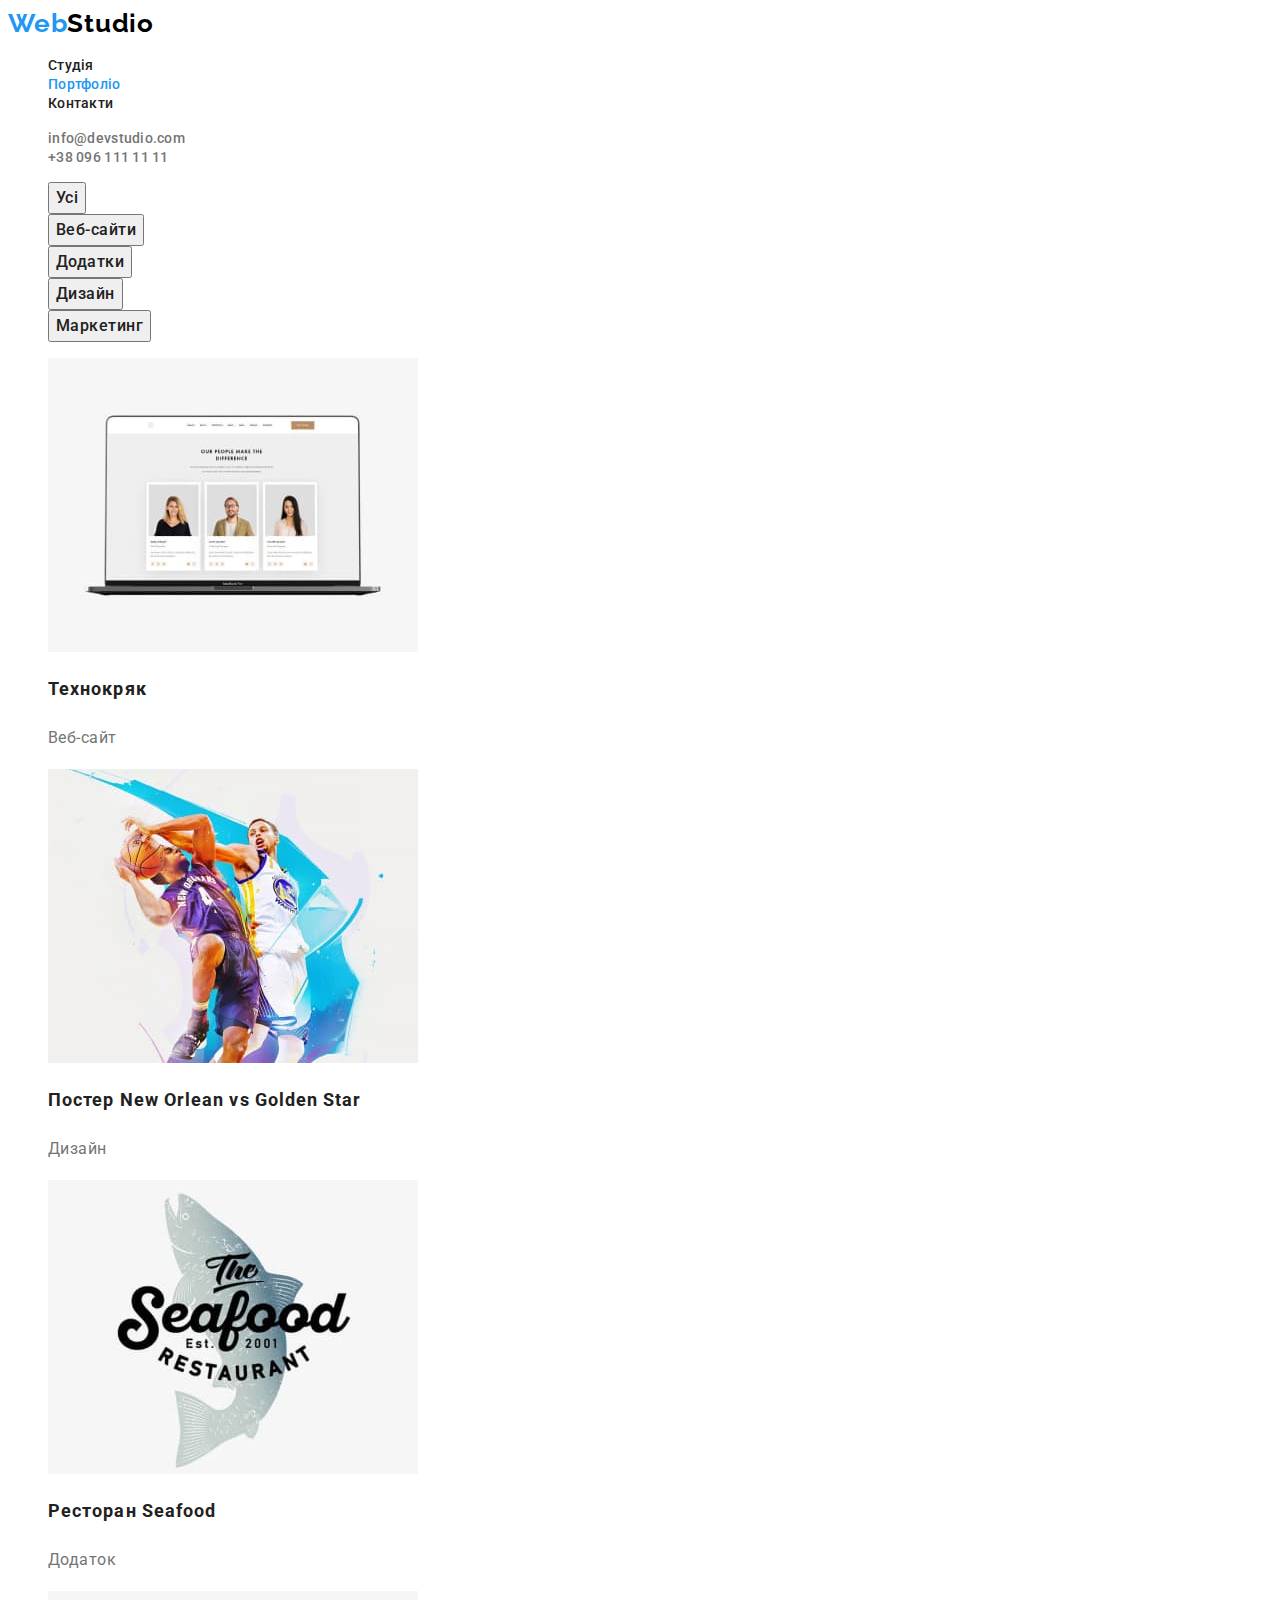
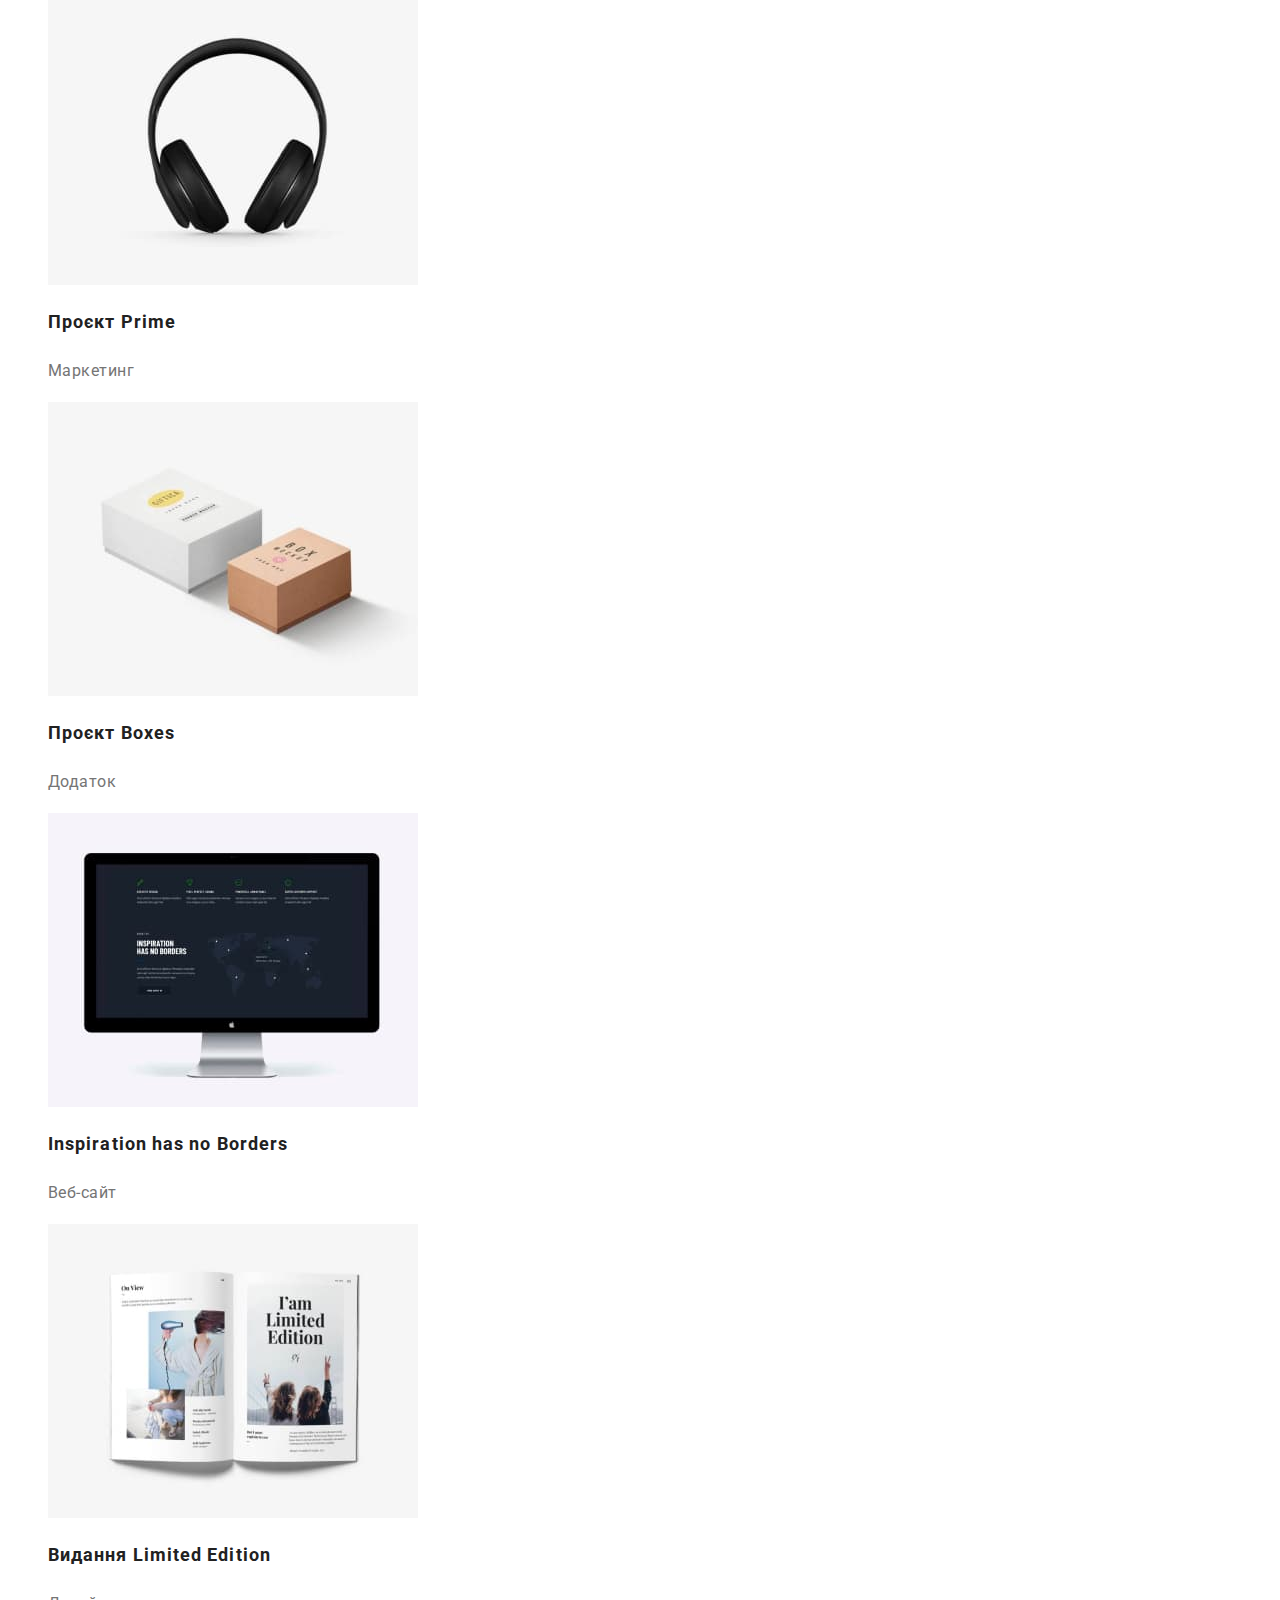
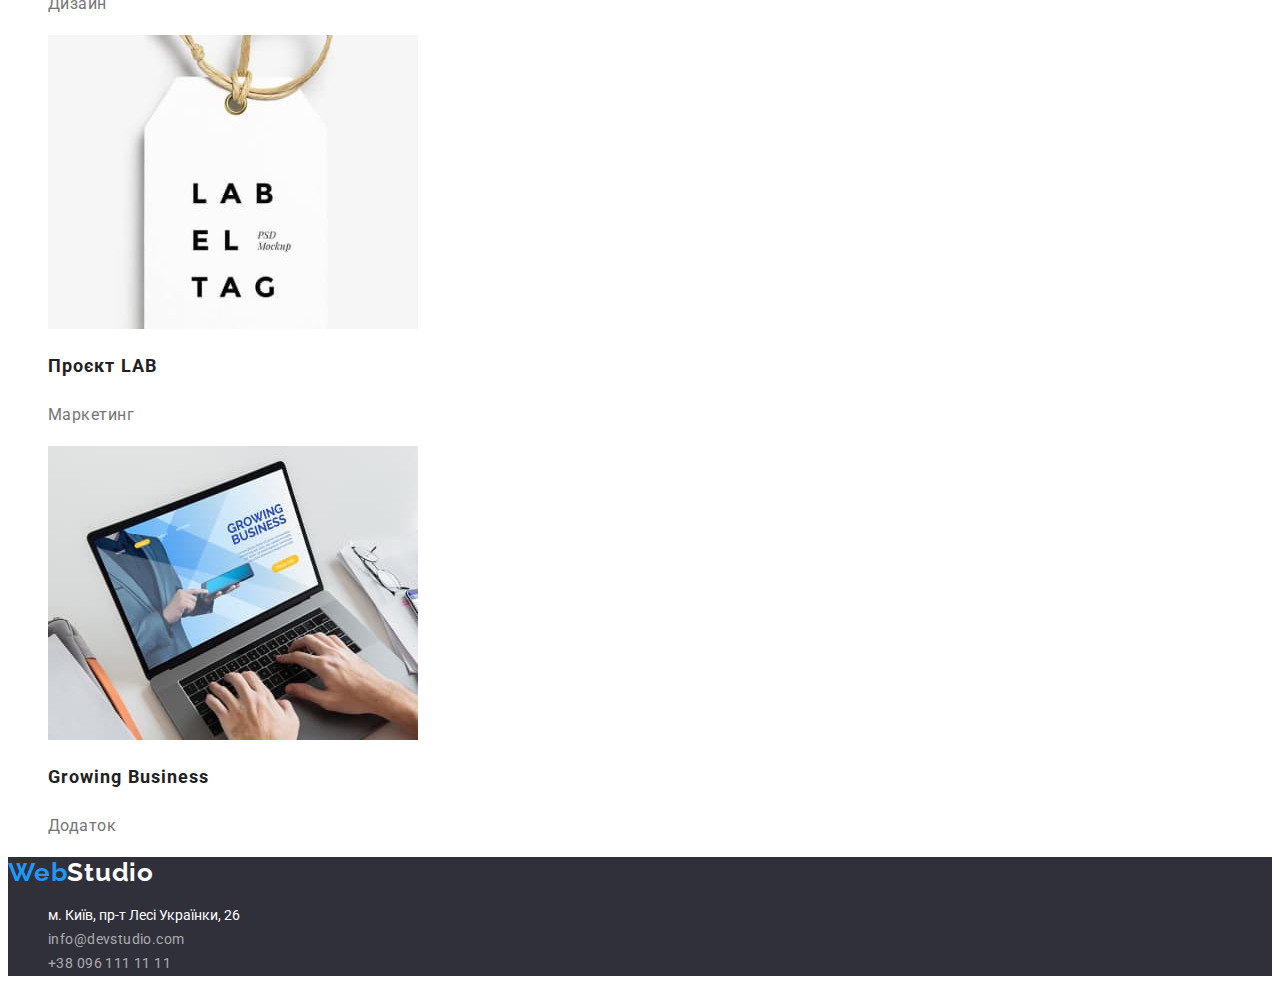
==== portfolio.html @ 15374f83 "створив репозиторій" ====
<!DOCTYPE html>
<html lang="uk">
  <head>
    <meta charset="UTF-8" />
    <meta http-equiv="X-UA-Compatible" content="IE=edge" />
    <meta name="viewport" content="width=device-width, initial-scale=1.0" />
    <link rel="stylesheet" href="./css/styles.css" />
    <link rel="preconnect" href="https://fonts.googleapis.com" />
    <link rel="preconnect" href="https://fonts.gstatic.com" crossorigin />
    <link
      href="https://fonts.googleapis.com/css2?family=Raleway:wght@700&family=Roboto:wght@400;500;700;900&display=swap"
      rel="stylesheet"
    />
    <title>Portfolio</title>
  </head>
  <body>
    <header>
      <!--Navigation -->
      <nav>
        <a href="./index.html" class="logo"
          >Web<span class="logo-studio-header">Studio</span></a
        >
        <ul class="nav-bar list">
          <li><a class="nav-link" href="./index.html">Студія</a></li>
          <li>
            <a class="nav-link active" href="./portfolio.html">Портфоліо</a>
          </li>
          <li><a class="nav-link" href="#">Контакти</a></li>
        </ul>
      </nav>
      <!-- Contacts -->
      <ul class="contacts list">
        <li><a href="mailto:info@devstudio.com">info@devstudio.com</a></li>
        <li><a href="tel:380961111111">+38 096 111 11 11</a></li>
      </ul>
    </header>
    <main>
      <section class="projects-examples">
        <h1 class="portfolio-main-header">Нащі проекти</h1>
        <ul class="list">
          <li>
            <button class="button button-primary" type="button">Усі</button>
          </li>
          <li>
            <button class="button button-primary" type="button">
              Веб-сайти
            </button>
          </li>
          <li>
            <button class="button button-primary" type="button">Додатки</button>
          </li>
          <li>
            <button class="button button-primary" type="button">Дизайн</button>
          </li>
          <li>
            <button class="button button-primary" type="button">
              Маркетинг
            </button>
          </li>
        </ul>
        <ul class="list">
          <li>
            <img
              src="./image/portfolio-page/portfrolio-img-1.jpg"
              alt="Технохряк обкладинка"
              width="370"
              height="294"
            />
            <h2>Технокряк</h2>
            <p>Веб-сайт</p>
          </li>
          <li>
            <img
              src="./image/portfolio-page/portfrolio-img-2.jpg"
              alt="Постер New Orlean vs Golden Star"
              width="370"
              height="294"
            />
            <h2>Постер New Orlean vs Golden Star</h2>
            <p>Дизайн</p>
          </li>
          <li>
            <img
              src="./image/portfolio-page/portfrolio-img-3.jpg"
              alt="обкладинка ресторана Seafood"
              width="370"
              height="294"
            />
            <h2>Ресторан Seafood</h2>
            <p>Додаток</p>
          </li>
          <li>
            <img
              src="./image/portfolio-page/portfrolio-img-4.jpg"
              alt="обкладинка Проєкту Prime"
              width="370"
              height="294"
            />
            <h2>Проєкт Prime</h2>
            <p>Маркетинг</p>
          </li>
          <li>
            <img
              src="./image/portfolio-page/portfrolio-img-5.jpg"
              alt="обкладинка Проєкту Boxes"
              width="370"
              height="294"
            />
            <h2>Проєкт Boxes</h2>
            <p>Додаток</p>
          </li>
          <li>
            <img
              src="./image/portfolio-page/portfrolio-img-6.jpg"
              alt="обкладинка веб сайту Inspiration has no Borders"
              width="370"
              height="294"
            />
            <h2 lang="en">Inspiration has no Borders</h2>
            <p>Веб-сайт</p>
          </li>
          <li>
            <img
              src="./image/portfolio-page/portfrolio-img-7.jpg"
              alt="Обкладинка видання Limited Edition"
              width="370"
              height="294"
            />
            <h2>Видання Limited Edition</h2>
            <p>Дизайн</p>
          </li>
          <li>
            <img
              src="./image/portfolio-page/portfrolio-img-8.jpg"
              alt="Облкадинка Проєкту LAB"
              width="370"
              height="294"
            />
            <h2>Проєкт LAB</h2>
            <p>Маркетинг</p>
          </li>
          <li>
            <img
              src="./image/portfolio-page/portfrolio-img-9.jpg"
              alt="фото Додатку Growing Business"
              width="370"
              height="294"
            />
            <h2>Growing Business</h2>
            <p>Додаток</p>
          </li>
        </ul>
      </section>
    </main>
    <footer>
      <a href="./index.html" class="logo">
        Web<span class="logo-studio">Studio</span></a
      >
      <address>
        <ul class="nav-bar-footer list">
          <li class="physical-address">м. Київ, пр-т Лесі Українки, 26</li>
          <li>
            <a class="nav-link-footer" href="mailto:info@devstudio.com"
              >info@devstudio.com
            </a>
          </li>
          <li>
            <a class="nav-link-footer" href="tel:380961111111"
              >+38 096 111 11 11</a
            >
          </li>
        </ul>
      </address>
    </footer>
  </body>
</html>
---- css/styles.css ----
:root{
    /* fonst */
    --main-font: 'Roboto', sans-serif;
    --secondary-font: 'Raleway', sans-serif;

    /* colors */
    --accent-txt-cl: #2196F3;
    --main-txt-cl: #212121;
    --secondary-txt-color: #757575;
    --secondary-txt-color-footer: rgba(255, 255, 255, 0.6);
    --color-button: #F5F4FA;

     /* bg colors */
    --accent-bg-cl: #188CE8;
    --main-bg-cl: #2F303A;
    --secondary-bg-color: #757575;
}

/* primary rules */
body{
    color: var(--main-txt-cl);
    font-family: var(--main-font);
}

.list {
    list-style-type: none;
}

.sections-headers{
    font-size: 36px;
    line-height: 1.16;
    text-align: center;
}
/* logo */
.logo{
    font-family: var(--secondary-font);
    text-decoration:none ;
    color: var(--accent-txt-cl);
    font-weight: 700;
    font-size: 26px;
    line-height: 1.20;
    letter-spacing: 0.03em;
}

.logo-studio-header{
color: #000;
}


footer .logo-studio {
    color: #fff;
}

/* navigation bar */
.active{
    color: var(--accent-txt-cl);
}

.nav-bar .nav-link{
    text-decoration: none;
    color: var(--main-txt-cl);
    font-weight: 500;
    font-size: 14px;
    line-height: 1.14;
    letter-spacing: 0.02em;
}

.nav-bar .nav-link:hover, .nav-bar .nav-link:focus{
    color: var(--accent-txt-cl);
}

.nav-bar-footer a{
    color: var(--secondary-txt-color-footer);
    font-style: normal;
    font-size: 14px;
    line-height: 1.71;
    letter-spacing: 0.03em
}

.nav-bar .active {
    color: var(--accent-txt-cl);
}


/* contacts */

.contacts a{
    text-decoration: none;
    color: var(--secondary-txt-color);
    font-weight: 500;
    font-size: 14px;
    line-height: 1.14;
    letter-spacing: 0.02em;
}

.contacts a:hover,
.contacts a:focus {
    color: var(--accent-txt-cl);
}

/* buttons */
.button{
    font-family: inherit;
    cursor: pointer;
}

.button-primary{
     color: var(--main-txt-cl);
    font-weight: 500;
    font-size: 16px;
    line-height: 1.62;
    letter-spacing: 0.03em;

}

.button-primary:hover,
.button-primary:focus {
    background-color: var(--accent-txt-cl);
    color: #fff
}

.button-secondary {
    background-color: var(--accent-txt-cl);
    color: #fff;
    font-weight: 700;
    font-size: 16px;
    line-height: 1.87;
    letter-spacing: 0.06em;
}

.button-secondary:hover,
.button-secondary:focus {
    background: var(--accent-bg-cl);
    box-shadow: 0px 4px 4px rgba(0, 0, 0, 0.15);
    border-radius: 4px;
}

/* section hero */
.section-hero{
    background-color:var(--main-bg-cl);
}

.section-hero-header{
    color:#fff;
    text-align: center;
    font-weight: 900;
    font-size: 44px;
    line-height: 1.36;
    letter-spacing: 0.06em;
    text-transform: uppercase;
}

/* servise descriprion section */

.servise-description h2{
    display: none;
   
}

.servise-description h3 {
    font-size: 14px;
    line-height: 1.14;
    text-transform: uppercase;
    letter-spacing: 0.03em;
}

.servise-description p {
    color: var(--secondary-txt-color);
    font-size: 14px;
    line-height: 1.71;
    letter-spacing: 0.03em;
}

/* our team */

.our-team h3{
    font-size: 16px;
    line-height: 1.19;
    font-weight: 500;
    letter-spacing: 0.03em;
}

.our-team p{
    color: var(--secondary-txt-color);
    font-size: 16px;
    line-height: 1.19;
    letter-spacing: 0.03em;
}

/* footer */

footer{
    background-color: var(--main-bg-cl);
}

.physical-address{
    color: #fff;
    font-size: 14px;
    line-height: 1.71;
    font-style: normal;
}

.nav-link-footer{
    text-decoration: none;
    color: var(--secondary-txt-color-footer);
}
.nav-link-footer:hover,
.nav-link-footer:focus {
    color: var(--accent-txt-cl);
}
/* protfolio page */

/* main section */

.portfolio-main-header{
    display: none;
}

.projects-examples h2{
    font-size: 18px;
    line-height: 2;
    letter-spacing: 0.06em;
}

.projects-examples p{
    color: var(--secondary-txt-color);
    font-size: 16px;
    line-height: 1.88;
    letter-spacing: 0.03em;

}
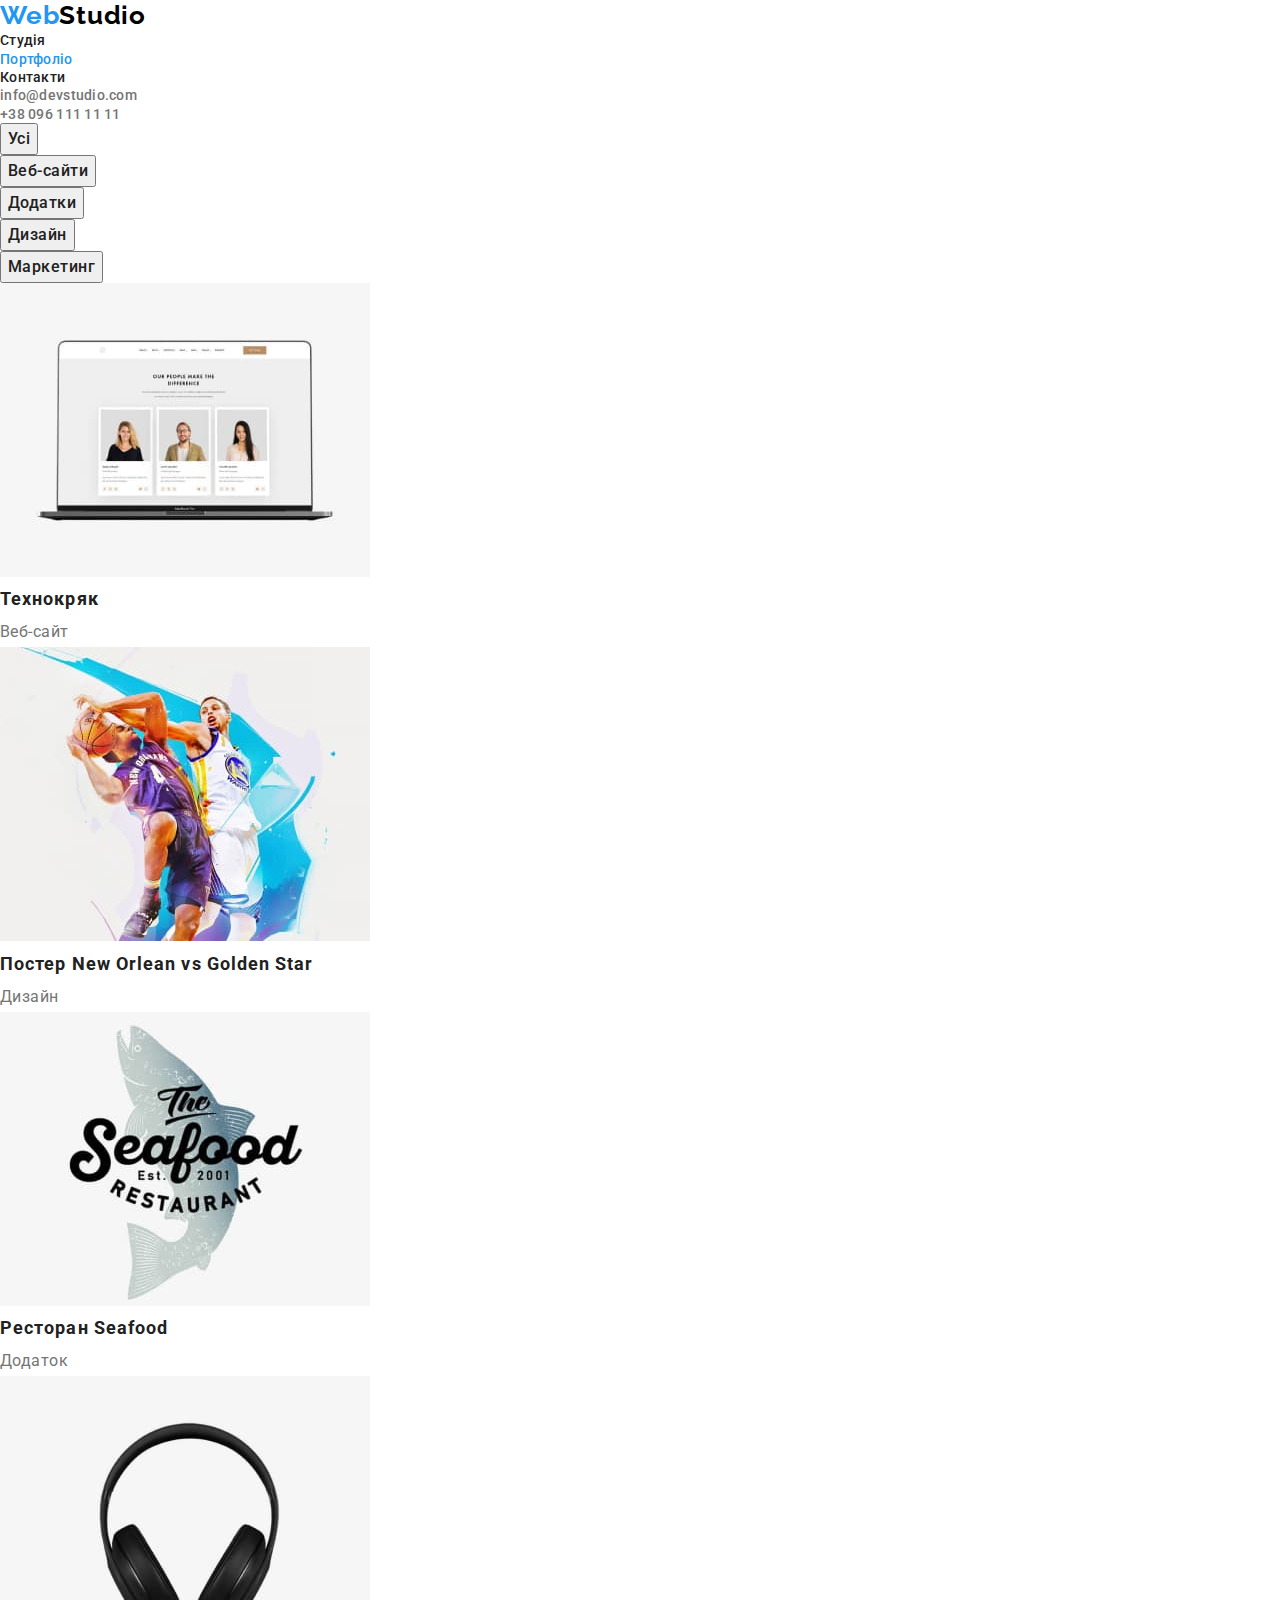
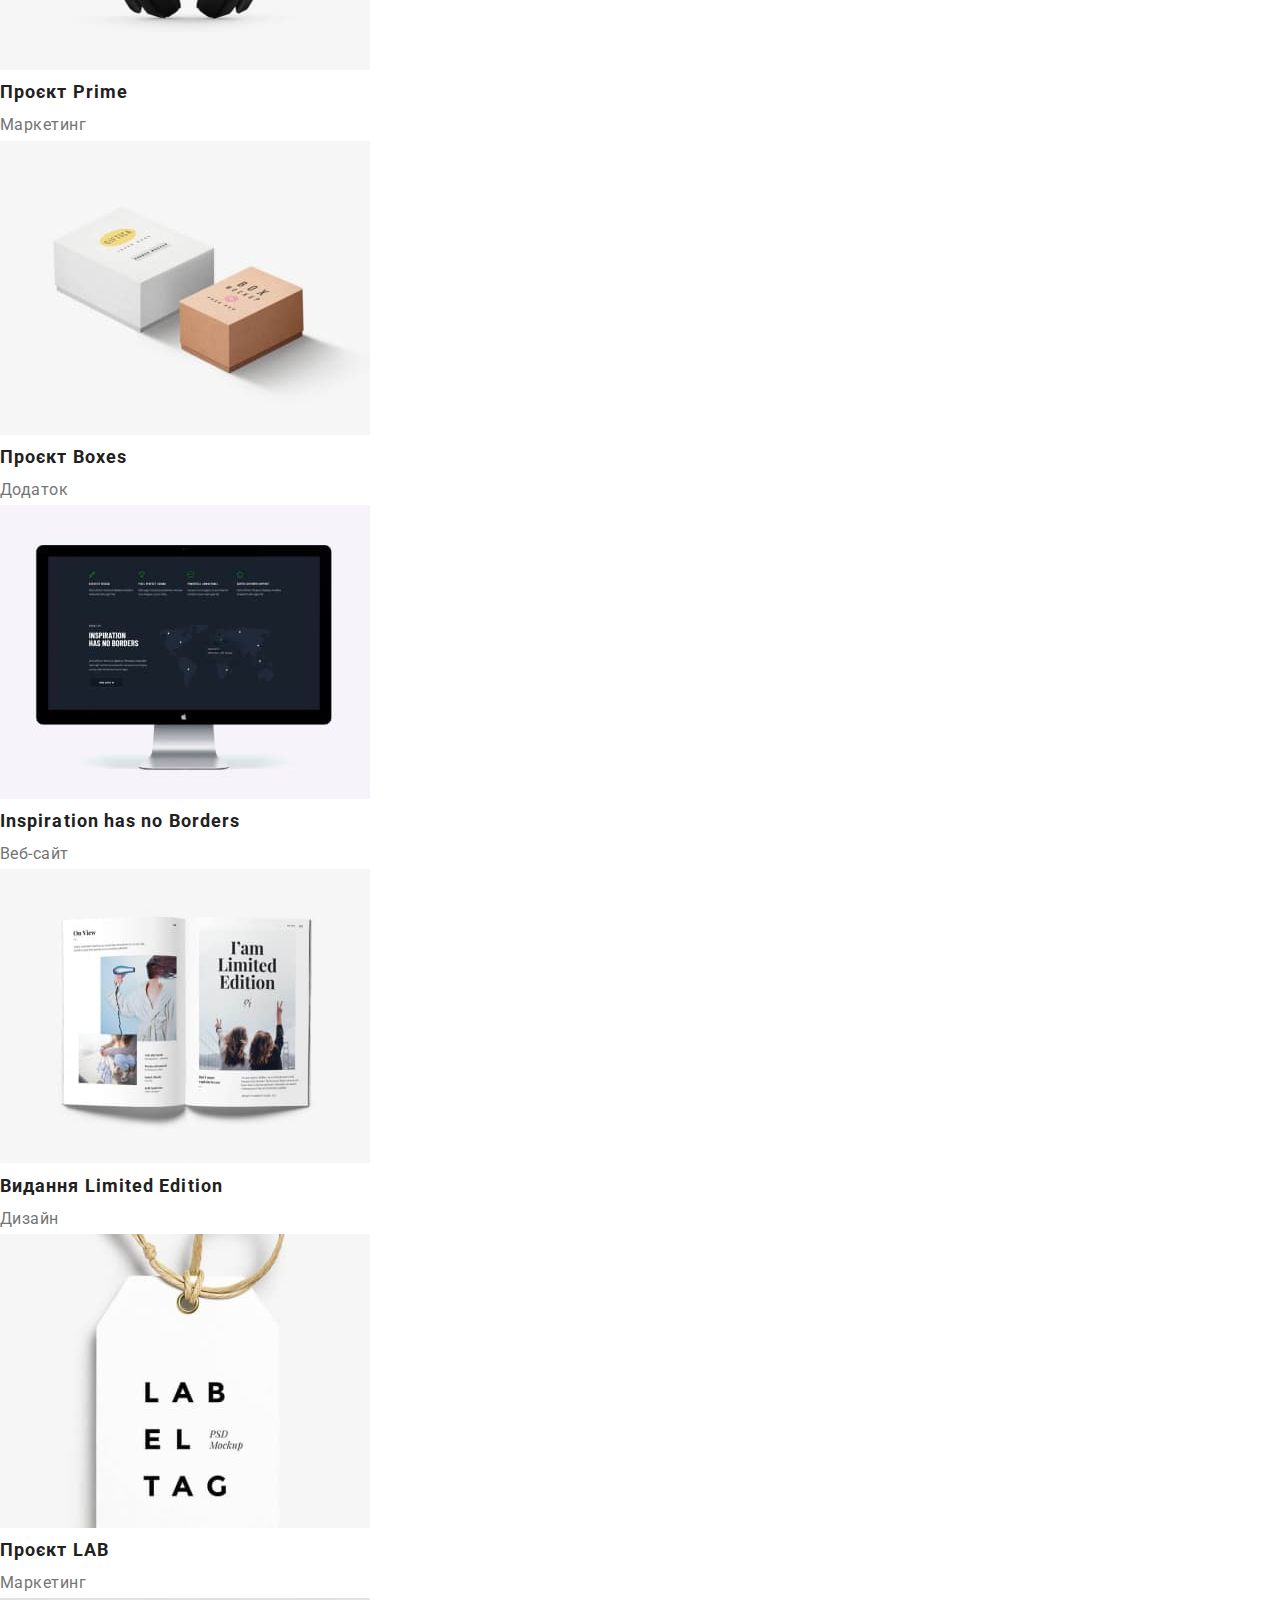
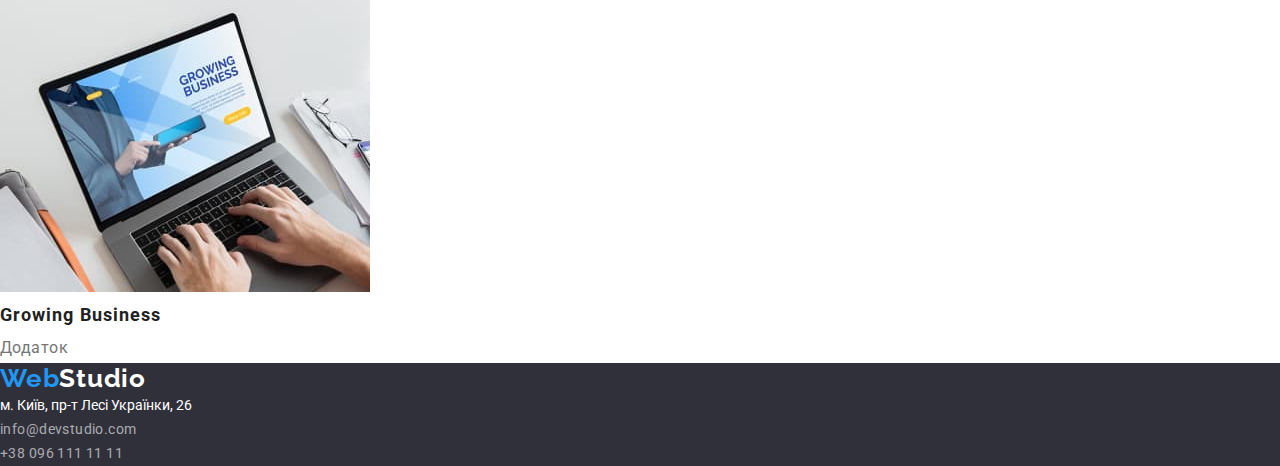
==== commit ee920c7b: "зробив хедер, героя, секцію опис" ====
--- a/portfolio.html
+++ b/portfolio.html
@@ -4,14 +4,18 @@
     <meta charset="UTF-8" />
     <meta http-equiv="X-UA-Compatible" content="IE=edge" />
     <meta name="viewport" content="width=device-width, initial-scale=1.0" />
-    <link rel="stylesheet" href="./css/styles.css" />
+    <title>Cтудiя</title>
+    <link
+      rel="stylesheet"
+      href="https://cdnjs.cloudflare.com/ajax/libs/modern-normalize/1.0.0/modern-normalize.min.css"
+    />
     <link rel="preconnect" href="https://fonts.googleapis.com" />
     <link rel="preconnect" href="https://fonts.gstatic.com" crossorigin />
     <link
-      href="https://fonts.googleapis.com/css2?family=Raleway:wght@700&family=Roboto:wght@400;500;700;900&display=swap"
+      href="https://fonts.googleapis.com/css2?family=Raleway:wght@700&family=Roboto:wght@400;500;700&display=swap"
       rel="stylesheet"
     />
-    <title>Portfolio</title>
+    <link rel="stylesheet" href="./css/styles.css" />
   </head>
   <body>
     <header>
@@ -36,7 +40,7 @@
     </header>
     <main>
       <section class="projects-examples">
-        <h1 class="portfolio-main-header">Нащі проекти</h1>
+       <h1 class="portfolio-main-header">Нащі проекти</h1>
         <ul class="list">
           <li>
             <button class="button button-primary" type="button">Усі</button>
--- a/css/styles.css
+++ b/css/styles.css
@@ -22,8 +22,21 @@
     font-family: var(--main-font);
 }
 
-.list {
+h1,
+h2,
+h3,
+h4,
+h5,
+h6,
+p,
+ul {
+padding: 0px;
+margin: 0px;
+}
+
+.list{
     list-style-type: none;
+
 }
 
 .sections-headers{
@@ -31,8 +44,28 @@
     line-height: 1.16;
     text-align: center;
 }
+
+.container{
+    width: 1200px;
+    padding-left: 15px;
+    padding-right: 15px;
+    margin-left: auto;
+    margin-right: auto;
+}
+
+/* header */
+    .navigation-bar{
+    display: flex;
+    flex-direction: row;
+    align-items: center;
+    margin-top: 25px;
+    margin-bottom: 25px;
+}
+
 /* logo */
 .logo{
+    margin-right: 93px;
+
     font-family: var(--secondary-font);
     text-decoration:none ;
     color: var(--accent-txt-cl);
@@ -52,8 +85,26 @@
 }
 
 /* navigation bar */
-.active{
-    color: var(--accent-txt-cl);
+
+.nav-bar.list{
+    padding-left: 0px;
+    flex-grow: 1;
+}
+.nav-bar .item:not(:last-child) {
+    margin-right: 50px;
+}
+
+.contacts.list{
+    padding-right: 0px;
+    padding-left: 0px;
+    margin-left: auto;
+}
+
+.number{
+    margin-left: 50px;
+}
+.nav-bar .item, .contacts .item{
+    display: inline-block;
 }
 
 .nav-bar .nav-link{
@@ -63,6 +114,10 @@
     font-size: 14px;
     line-height: 1.14;
     letter-spacing: 0.02em;
+}
+
+.active {
+    color: var(--accent-txt-cl);
 }
 
 .nav-bar .nav-link:hover, .nav-bar .nav-link:focus{
@@ -138,6 +193,8 @@
 /* section hero */
 .section-hero{
     background-color:var(--main-bg-cl);
+    text-align: center;
+    margin-bottom: 94px;
 }
 
 .section-hero-header{
@@ -151,6 +208,15 @@
 }
 
 /* servise descriprion section */
+.servise-description .list{
+    display: flex;
+    align-items: flex-start;
+    gap: 30px;
+}
+
+.servise-description .item {
+    flex-basis: calc((100% - 90) / 4);
+}
 
 .servise-description h2{
     display: none;
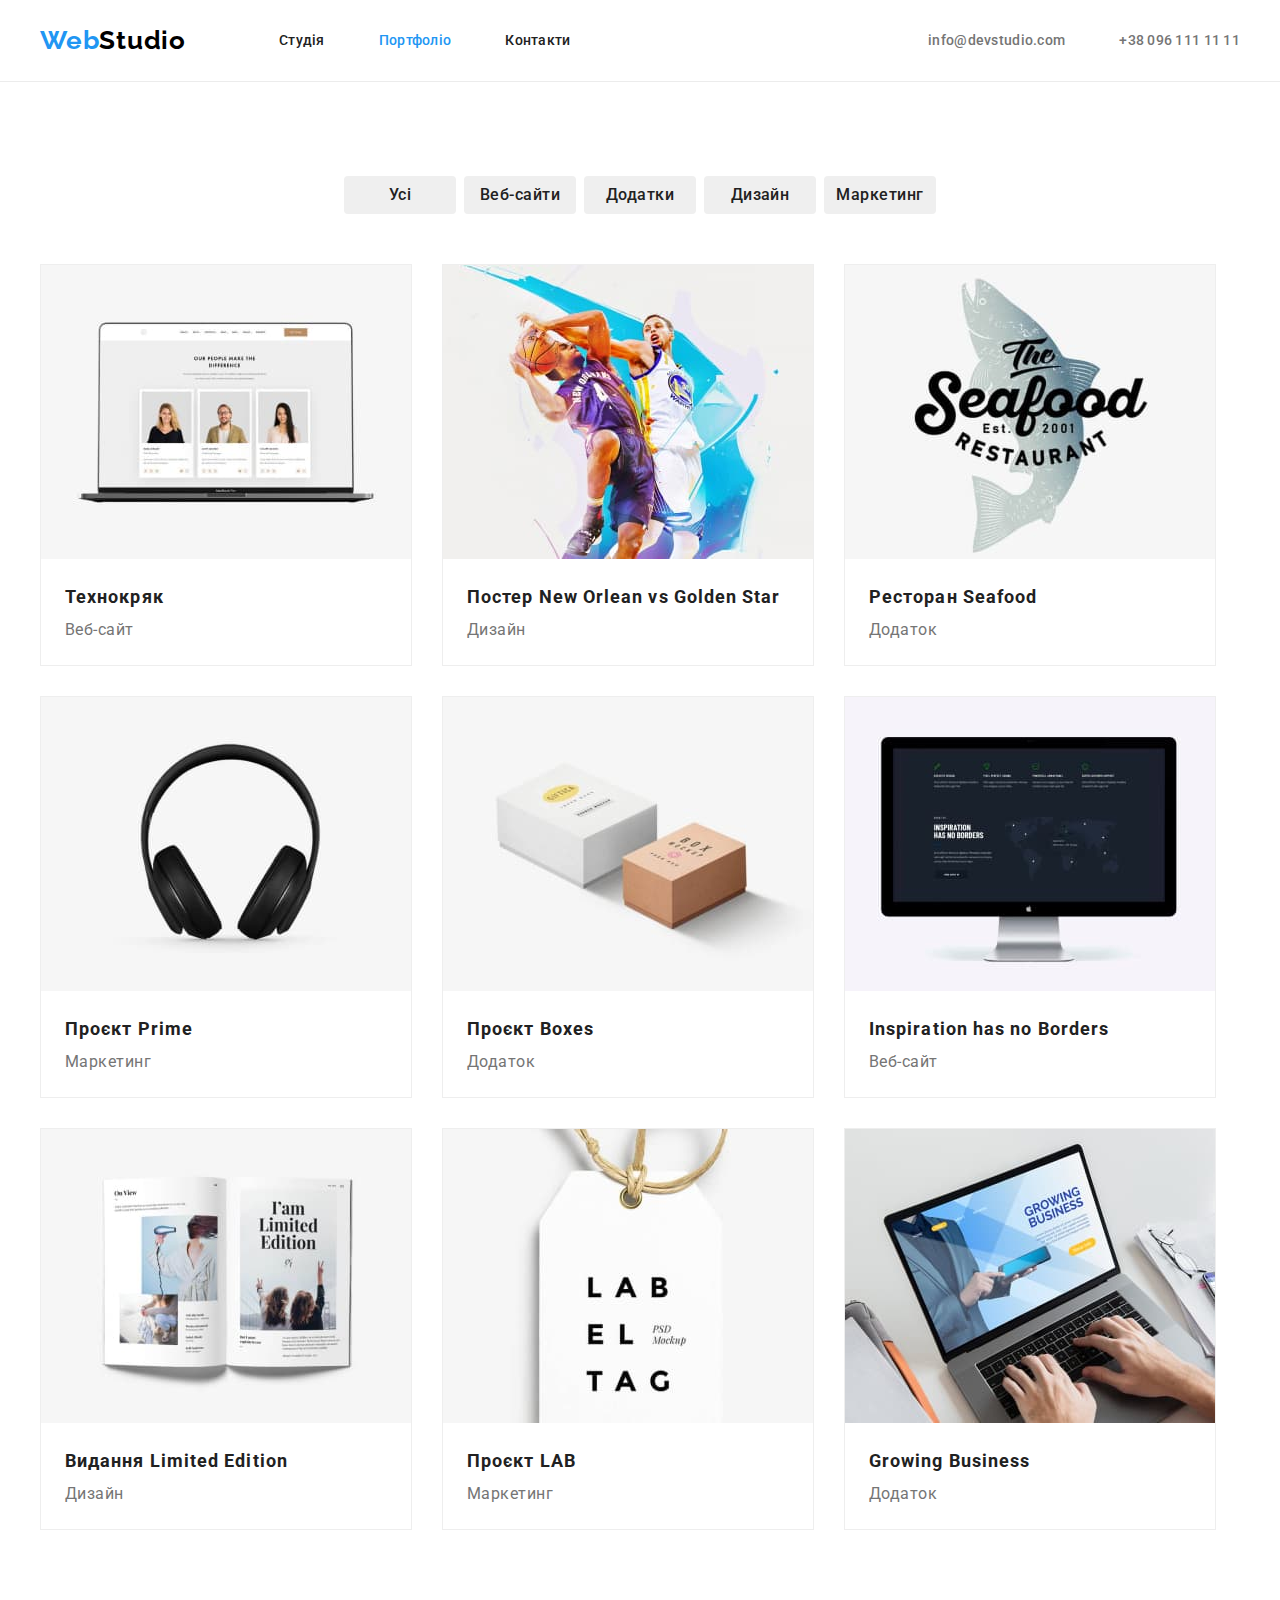
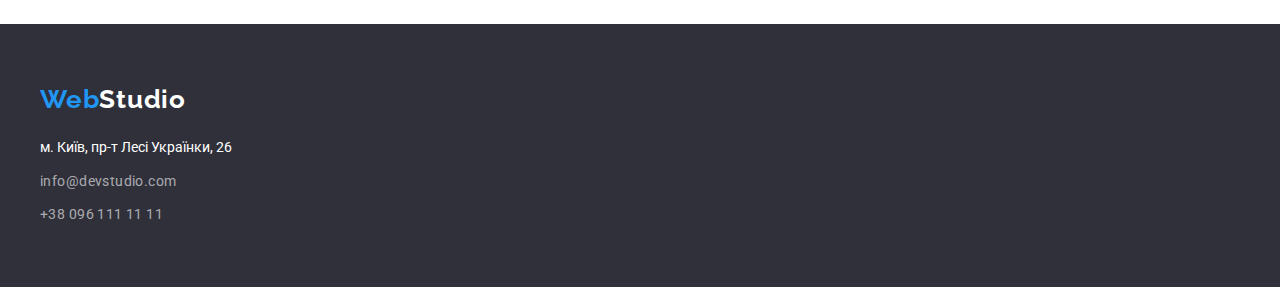
==== commit 2e228489: "Закинчив дз №3" ====
--- a/portfolio.html
+++ b/portfolio.html
@@ -20,161 +20,183 @@
   <body>
     <header>
       <!--Navigation -->
-      <nav>
-        <a href="./index.html" class="logo"
-          >Web<span class="logo-studio-header">Studio</span></a
-        >
-        <ul class="nav-bar list">
-          <li><a class="nav-link" href="./index.html">Студія</a></li>
-          <li>
-            <a class="nav-link active" href="./portfolio.html">Портфоліо</a>
-          </li>
-          <li><a class="nav-link" href="#">Контакти</a></li>
-        </ul>
-      </nav>
-      <!-- Contacts -->
-      <ul class="contacts list">
-        <li><a href="mailto:info@devstudio.com">info@devstudio.com</a></li>
-        <li><a href="tel:380961111111">+38 096 111 11 11</a></li>
-      </ul>
+      <div class="container">
+        <nav class="navigation-bar">
+          <a href="./index.html" class="logo"
+            >Web<span class="logo-studio-header">Studio</span></a
+          >
+          <ul class="nav-bar list">
+            <li class="item">
+              <a class="nav-link" href="./index.html">Студія</a>
+            </li>
+            <li class="item">
+              <a class="nav-link active" href="./portfolio.html">Портфоліо</a>
+            </li>
+            <li class="item"><a class="nav-link" href="#">Контакти</a></li>
+          </ul>
+          <!-- Contacts -->
+          <ul class="contacts list">
+            <li class="item">
+              <a href="mailto:info@devstudio.com">info@devstudio.com</a>
+            </li>
+            <li class="item number">
+              <a href="tel:380961111111">+38 096 111 11 11</a>
+            </li>
+          </ul>
+        </nav>
+      </div>
     </header>
     <main>
       <section class="projects-examples">
-       <h1 class="portfolio-main-header">Нащі проекти</h1>
-        <ul class="list">
-          <li>
-            <button class="button button-primary" type="button">Усі</button>
-          </li>
-          <li>
-            <button class="button button-primary" type="button">
-              Веб-сайти
-            </button>
-          </li>
-          <li>
-            <button class="button button-primary" type="button">Додатки</button>
-          </li>
-          <li>
-            <button class="button button-primary" type="button">Дизайн</button>
-          </li>
-          <li>
-            <button class="button button-primary" type="button">
-              Маркетинг
-            </button>
-          </li>
-        </ul>
-        <ul class="list">
-          <li>
-            <img
-              src="./image/portfolio-page/portfrolio-img-1.jpg"
-              alt="Технохряк обкладинка"
-              width="370"
-              height="294"
-            />
-            <h2>Технокряк</h2>
-            <p>Веб-сайт</p>
-          </li>
-          <li>
-            <img
-              src="./image/portfolio-page/portfrolio-img-2.jpg"
-              alt="Постер New Orlean vs Golden Star"
-              width="370"
-              height="294"
-            />
-            <h2>Постер New Orlean vs Golden Star</h2>
-            <p>Дизайн</p>
-          </li>
-          <li>
-            <img
-              src="./image/portfolio-page/portfrolio-img-3.jpg"
-              alt="обкладинка ресторана Seafood"
-              width="370"
-              height="294"
-            />
-            <h2>Ресторан Seafood</h2>
-            <p>Додаток</p>
-          </li>
-          <li>
-            <img
-              src="./image/portfolio-page/portfrolio-img-4.jpg"
-              alt="обкладинка Проєкту Prime"
-              width="370"
-              height="294"
-            />
-            <h2>Проєкт Prime</h2>
-            <p>Маркетинг</p>
-          </li>
-          <li>
-            <img
-              src="./image/portfolio-page/portfrolio-img-5.jpg"
-              alt="обкладинка Проєкту Boxes"
-              width="370"
-              height="294"
-            />
-            <h2>Проєкт Boxes</h2>
-            <p>Додаток</p>
-          </li>
-          <li>
-            <img
-              src="./image/portfolio-page/portfrolio-img-6.jpg"
-              alt="обкладинка веб сайту Inspiration has no Borders"
-              width="370"
-              height="294"
-            />
-            <h2 lang="en">Inspiration has no Borders</h2>
-            <p>Веб-сайт</p>
-          </li>
-          <li>
-            <img
-              src="./image/portfolio-page/portfrolio-img-7.jpg"
-              alt="Обкладинка видання Limited Edition"
-              width="370"
-              height="294"
-            />
-            <h2>Видання Limited Edition</h2>
-            <p>Дизайн</p>
-          </li>
-          <li>
-            <img
-              src="./image/portfolio-page/portfrolio-img-8.jpg"
-              alt="Облкадинка Проєкту LAB"
-              width="370"
-              height="294"
-            />
-            <h2>Проєкт LAB</h2>
-            <p>Маркетинг</p>
-          </li>
-          <li>
-            <img
-              src="./image/portfolio-page/portfrolio-img-9.jpg"
-              alt="фото Додатку Growing Business"
-              width="370"
-              height="294"
-            />
-            <h2>Growing Business</h2>
-            <p>Додаток</p>
-          </li>
-        </ul>
+        <div class="container">
+          <h1 class="portfolio-main-header">Нащі проекти</h1>
+          <ul class="list">
+            <div class="flexbox">
+              <li class="item">
+                <button class="button button-primary" type="button">Усі</button>
+              </li>
+              <li class="item">
+                <button class="button button-primary" type="button">
+                  Веб-сайти
+                </button>
+              </li>
+              <li class="item">
+                <button class="button button-primary" type="button">
+                  Додатки
+                </button>
+              </li>
+              <li class="item">
+                <button class="button button-primary" type="button">
+                  Дизайн
+                </button>
+              </li>
+              <li class="item">
+                <button class="button button-primary" type="button">
+                  Маркетинг
+                </button>
+              </li>
+            </div>
+          </ul>
+          <ul class="list">
+            <div class="flex-box-examples">
+              <li class="item">
+                <img
+                  src="./image/portfolio-page/portfrolio-img-1.jpg"
+                  alt="Технохряк обкладинка"
+                  width="370"
+                  height="294"
+                />
+                <h2>Технокряк</h2>
+                <p>Веб-сайт</p>
+              </li>
+              <li class="item">
+                <img
+                  src="./image/portfolio-page/portfrolio-img-2.jpg"
+                  alt="Постер New Orlean vs Golden Star"
+                  width="370"
+                  height="294"
+                />
+                <h2>Постер New Orlean vs Golden Star</h2>
+                <p>Дизайн</p>
+              </li>
+              <li class="item">
+                <img
+                  src="./image/portfolio-page/portfrolio-img-3.jpg"
+                  alt="обкладинка ресторана Seafood"
+                  width="370"
+                  height="294"
+                />
+                <h2>Ресторан Seafood</h2>
+                <p>Додаток</p>
+              </li>
+              <li class="item">
+                <img
+                  src="./image/portfolio-page/portfrolio-img-4.jpg"
+                  alt="обкладинка Проєкту Prime"
+                  width="370"
+                  height="294"
+                />
+                <h2>Проєкт Prime</h2>
+                <p>Маркетинг</p>
+              </li>
+              <li class="item">
+                <img
+                  src="./image/portfolio-page/portfrolio-img-5.jpg"
+                  alt="обкладинка Проєкту Boxes"
+                  width="370"
+                  height="294"
+                />
+                <h2>Проєкт Boxes</h2>
+                <p>Додаток</p>
+              </li>
+              <li class="item">
+                <img
+                  src="./image/portfolio-page/portfrolio-img-6.jpg"
+                  alt="обкладинка веб сайту Inspiration has no Borders"
+                  width="370"
+                  height="294"
+                />
+                <h2 lang="en">Inspiration has no Borders</h2>
+                <p>Веб-сайт</p>
+              </li>
+              <li class="item">
+                <img
+                  src="./image/portfolio-page/portfrolio-img-7.jpg"
+                  alt="Обкладинка видання Limited Edition"
+                  width="370"
+                  height="294"
+                />
+                <h2>Видання Limited Edition</h2>
+                <p>Дизайн</p>
+              </li>
+              <li class="item">
+                <img
+                  src="./image/portfolio-page/portfrolio-img-8.jpg"
+                  alt="Облкадинка Проєкту LAB"
+                  width="370"
+                  height="294"
+                />
+                <h2>Проєкт LAB</h2>
+                <p>Маркетинг</p>
+              </li>
+              <li class="item">
+                <img
+                  src="./image/portfolio-page/portfrolio-img-9.jpg"
+                  alt="фото Додатку Growing Business"
+                  width="370"
+                  height="294"
+                />
+                <h2>Growing Business</h2>
+                <p>Додаток</p>
+              </li>
+            </div>
+          </ul>
+        </div>
       </section>
     </main>
     <footer>
-      <a href="./index.html" class="logo">
-        Web<span class="logo-studio">Studio</span></a
-      >
-      <address>
-        <ul class="nav-bar-footer list">
-          <li class="physical-address">м. Київ, пр-т Лесі Українки, 26</li>
-          <li>
-            <a class="nav-link-footer" href="mailto:info@devstudio.com"
-              >info@devstudio.com
-            </a>
-          </li>
-          <li>
-            <a class="nav-link-footer" href="tel:380961111111"
-              >+38 096 111 11 11</a
-            >
-          </li>
-        </ul>
-      </address>
+      <div class="container">
+        <div class="item">
+          <a href="./index.html" class="logo">
+            Web<span class="logo-studio">Studio</span></a
+          >
+          <address>
+            <ul class="nav-bar-footer list">
+              <li class="physical-address">м. Київ, пр-т Лесі Українки, 26</li>
+              <li>
+                <a class="nav-link-footer" href="mailto:info@devstudio.com"
+                  >info@devstudio.com
+                </a>
+              </li>
+              <li>
+                <a class="nav-link-footer" href="tel:380961111111"
+                  >+38 096 111 11 11</a
+                >
+              </li>
+            </ul>
+          </address>
+        </div>
+      </div>
     </footer>
   </body>
 </html>
--- a/css/styles.css
+++ b/css/styles.css
@@ -14,6 +14,10 @@
     --accent-bg-cl: #188CE8;
     --main-bg-cl: #2F303A;
     --secondary-bg-color: #757575;
+    --third-bg-color: #F5F4FA;
+
+    /* border colors */
+    --border-color: #ECECEC;
 }
 
 /* primary rules */
@@ -46,7 +50,7 @@
 }
 
 .container{
-    width: 1200px;
+    width: 1230px;
     padding-left: 15px;
     padding-right: 15px;
     margin-left: auto;
@@ -54,6 +58,12 @@
 }
 
 /* header */
+    header{
+    /* border-bottom: 1px;
+    border-color: var(--border-color);  */
+    border-bottom: 1px solid #ECECEC;
+}
+
     .navigation-bar{
     display: flex;
     flex-direction: row;
@@ -160,18 +170,25 @@
 }
 
 .button-primary{
-     color: var(--main-txt-cl);
+    border: 0px;
+    color: var(--main-txt-cl);
+    border-radius: 4px;
+
     font-weight: 500;
     font-size: 16px;
     line-height: 1.62;
     letter-spacing: 0.03em;
-
+    width: 112px;
+    height: 38px;
 }
 
 .button-primary:hover,
 .button-primary:focus {
     background-color: var(--accent-txt-cl);
-    color: #fff
+    color: #fff;
+    box-shadow: 0px 3px 1px rgba(0, 0, 0, 0.1), 
+    0px 1px 2px rgba(0, 0, 0, 0.08), 
+    0px 2px 2px rgba(0, 0, 0, 0.12);
 }
 
 .button-secondary {
@@ -195,9 +212,12 @@
     background-color:var(--main-bg-cl);
     text-align: center;
     margin-bottom: 94px;
+    height: 600px;
 }
 
 .section-hero-header{
+    margin-bottom: 30px;
+
     color:#fff;
     text-align: center;
     font-weight: 900;
@@ -207,6 +227,17 @@
     text-transform: uppercase;
 }
 
+.section-hero-text{
+    display: inline-block;
+    margin-top: 200px ;
+}
+
+.section-hero .button{
+    width: 216px;
+    height: 50px;
+    border-radius: 4px;
+}
+
 /* servise descriprion section */
 .servise-description .list{
     display: flex;
@@ -228,6 +259,7 @@
     line-height: 1.14;
     text-transform: uppercase;
     letter-spacing: 0.03em;
+    margin-bottom: 10px;
 }
 
 .servise-description p {
@@ -237,9 +269,53 @@
     letter-spacing: 0.03em;
 }
 
+/* about us */
+
+.about-us .flexbox{
+    display: flex;
+    gap: 30px;
+}
+
+.about-us .sections-headers{
+    margin-top: 94px;
+    margin-bottom: 50px;
+}
+
+.about-us img{
+    display: block;
+}
 /* our team */
 
+.our-team{
+    background-color: var(--third-bg-color);
+}
+.our-team .flexbox{
+    display: flex;
+    gap: 30px;
+}
+
+.our-team .item{
+    background-color:#fff;
+    filter: drop-shadow(0px 4px 4px rgba(0, 0, 0, 0.25));
+
+    padding-bottom: 30px;
+    margin-bottom: 94px;
+    border-bottom-left-radius: 4px;
+    border-bottom-right-radius:4px;
+}
+.our-team img{
+    margin-bottom: 30px;
+}
+
+.our-team .sections-headers{
+    margin-top: 188px;
+    margin-bottom: 50px;
+}
+
 .our-team h3{
+    margin-bottom: 10px;
+
+    text-align: center;
     font-size: 16px;
     line-height: 1.19;
     font-weight: 500;
@@ -247,6 +323,7 @@
 }
 
 .our-team p{
+    text-align: center;
     color: var(--secondary-txt-color);
     font-size: 16px;
     line-height: 1.19;
@@ -259,6 +336,19 @@
     background-color: var(--main-bg-cl);
 }
 
+footer .logo{
+    display: block;
+    margin-bottom: 20px;
+}
+footer .item{
+    padding-top: 60px;
+    padding-bottom: 60px;
+    
+}
+
+.nav-bar-footer li:not(:last-child){
+    margin-bottom: 10px;
+}
 .physical-address{
     color: #fff;
     font-size: 14px;
@@ -273,25 +363,65 @@
 .nav-link-footer:hover,
 .nav-link-footer:focus {
     color: var(--accent-txt-cl);
-}
+}   
+
+
 /* protfolio page */
+
+
 
 /* main section */
 
 .portfolio-main-header{
     display: none;
 }
+/* buttons */
+.projects-examples .flexbox .item:not(:last-child) {
+    margin-right: 8px;
+}
+
+.projects-examples .flexbox{
+    display: flex;
+    justify-content: center;
+    margin-top: 94px;
+    margin-bottom: 50px;
+}
+
+/* examples */
 
 .projects-examples h2{
+    padding-left: 24px;
+
+
     font-size: 18px;
     line-height: 2;
     letter-spacing: 0.06em;
 }
 
 .projects-examples p{
+    padding-left: 24px;
+
     color: var(--secondary-txt-color);
     font-size: 16px;
     line-height: 1.88;
     letter-spacing: 0.03em;
 
+}
+
+.flex-box-examples{
+    display:flex ;
+    flex-wrap: wrap;
+    gap: 30px;  
+    margin-bottom: 94px;
+}
+
+.flex-box-examples .item{
+    flex-basis: calc((100% - 60) / 3);
+    border: 1px solid #EEEEEE;
+    padding-bottom: 20px;
+}
+
+.flex-box-examples img{
+    display: block;
+    margin-bottom: 20px;
 }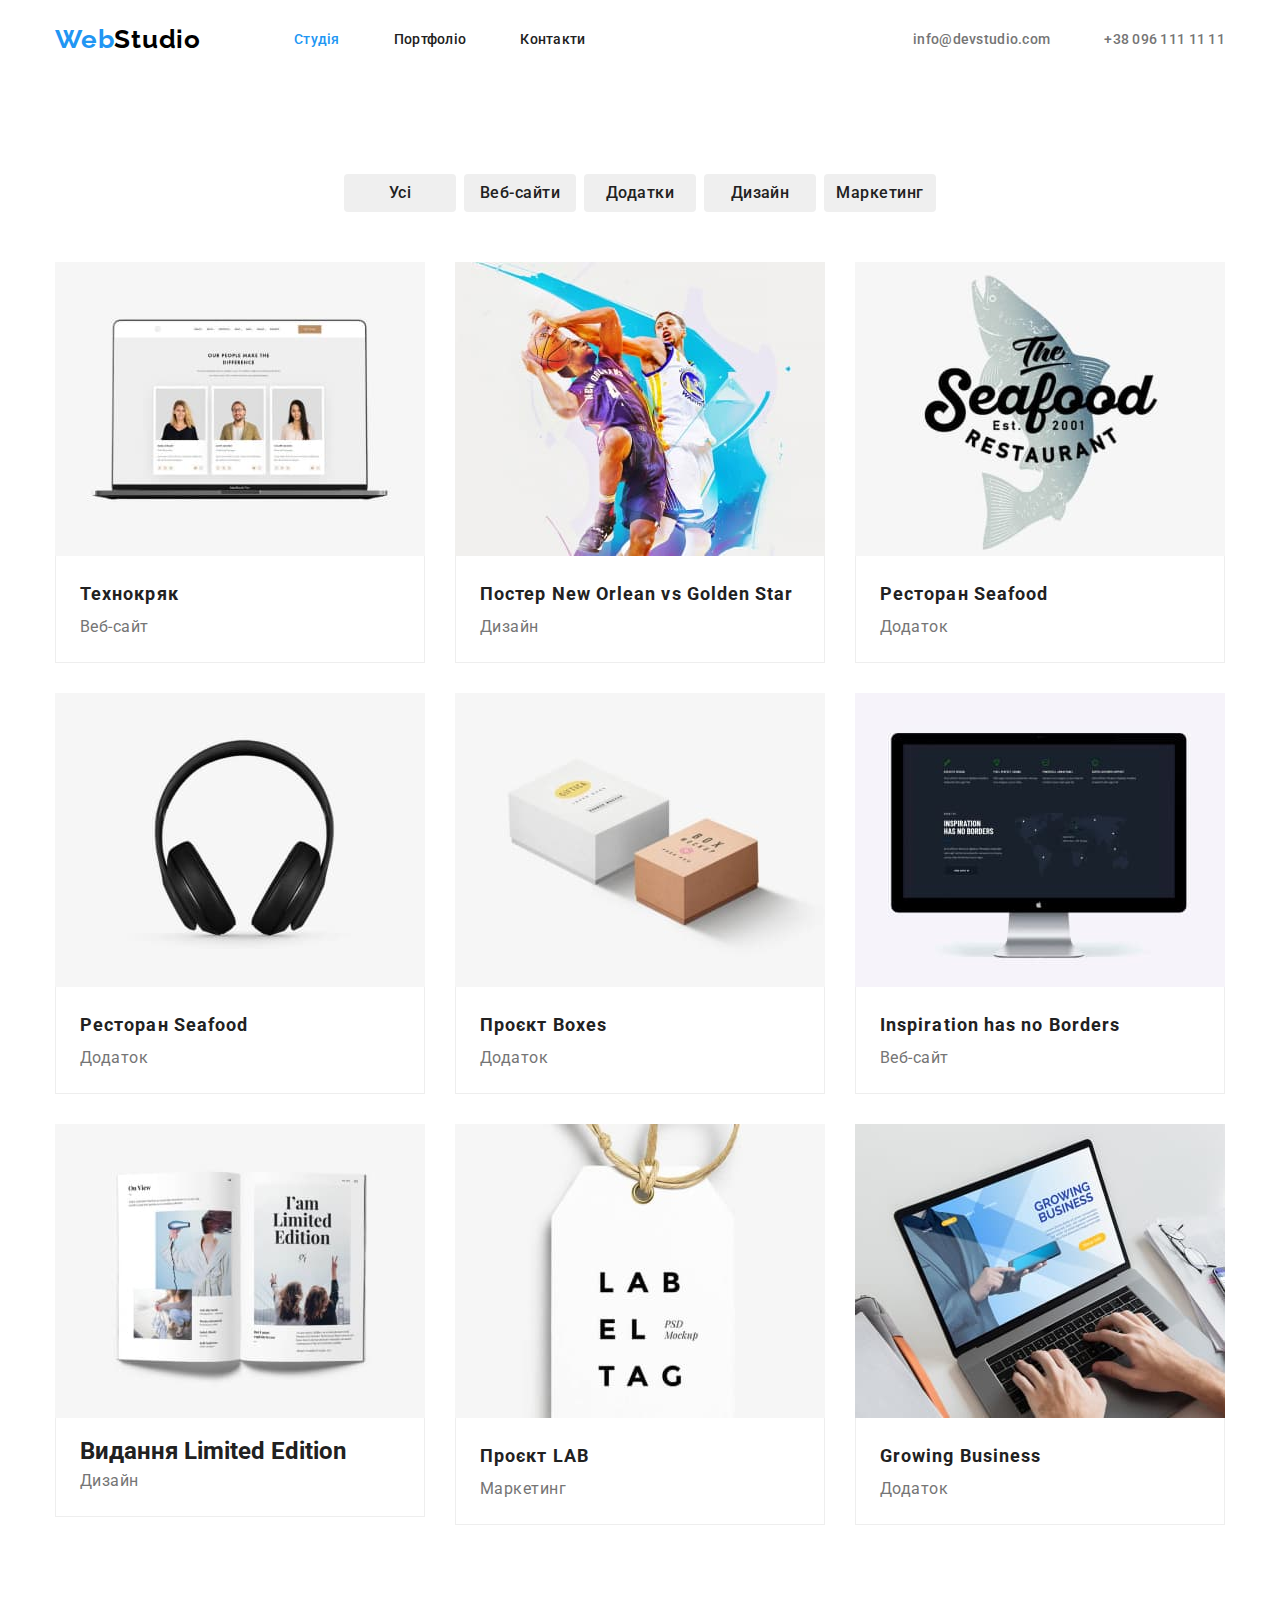
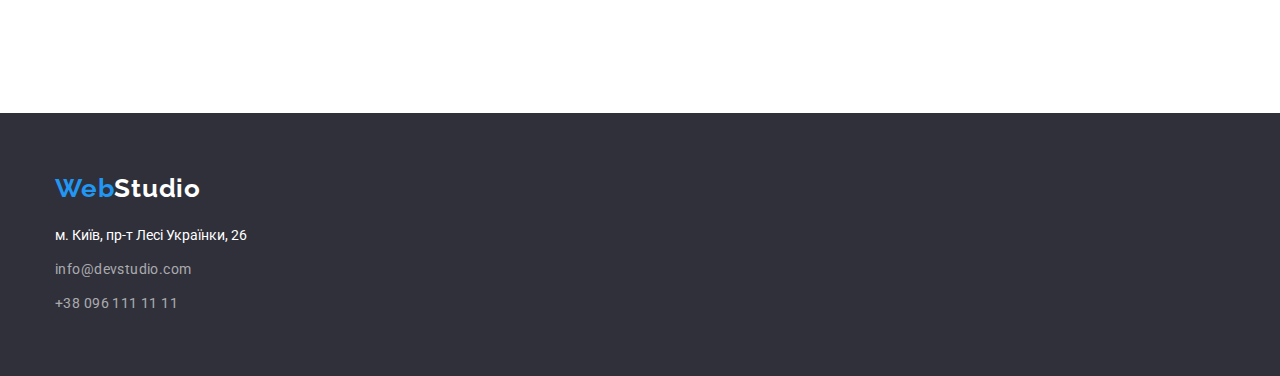
==== commit c5a75cf4: "Виправив вказані помилки в дз №3" ====
--- a/portfolio.html
+++ b/portfolio.html
@@ -20,182 +20,206 @@
   <body>
     <header>
       <!--Navigation -->
-      <div class="container">
+      <div class="container header-container">
         <nav class="navigation-bar">
           <a href="./index.html" class="logo"
             >Web<span class="logo-studio-header">Studio</span></a
           >
           <ul class="nav-bar list">
             <li class="item">
-              <a class="nav-link" href="./index.html">Студія</a>
-            </li>
-            <li class="item">
-              <a class="nav-link active" href="./portfolio.html">Портфоліо</a>
+              <a class="nav-link active" href="./index.html">Студія</a>
+            </li>
+            <li class="item">
+              <a class="nav-link" href="./portfolio.html">Портфоліо</a>
             </li>
             <li class="item"><a class="nav-link" href="#">Контакти</a></li>
           </ul>
-          <!-- Contacts -->
-          <ul class="contacts list">
-            <li class="item">
-              <a href="mailto:info@devstudio.com">info@devstudio.com</a>
-            </li>
-            <li class="item number">
-              <a href="tel:380961111111">+38 096 111 11 11</a>
-            </li>
-          </ul>
         </nav>
+        <!-- Contacts -->
+        <ul class="contacts list">
+          <li class="item">
+            <a class="contacts-adress" href="mailto:info@devstudio.com"
+              >info@devstudio.com</a
+            >
+          </li>
+          <li class="item number">
+            <a class="contacts-adress" href="tel:380961111111"
+              >+38 096 111 11 11</a
+            >
+          </li>
+        </ul>
       </div>
     </header>
     <main>
-      <section class="projects-examples">
+      <section class="section projects-examples">
         <div class="container">
           <h1 class="portfolio-main-header">Нащі проекти</h1>
-          <ul class="list">
-            <div class="flexbox">
-              <li class="item">
-                <button class="button button-primary" type="button">Усі</button>
-              </li>
-              <li class="item">
-                <button class="button button-primary" type="button">
-                  Веб-сайти
-                </button>
-              </li>
-              <li class="item">
-                <button class="button button-primary" type="button">
-                  Додатки
-                </button>
-              </li>
-              <li class="item">
-                <button class="button button-primary" type="button">
-                  Дизайн
-                </button>
-              </li>
-              <li class="item">
-                <button class="button button-primary" type="button">
-                  Маркетинг
-                </button>
-              </li>
-            </div>
-          </ul>
-          <ul class="list">
-            <div class="flex-box-examples">
-              <li class="item">
-                <img
-                  src="./image/portfolio-page/portfrolio-img-1.jpg"
-                  alt="Технохряк обкладинка"
-                  width="370"
-                  height="294"
-                />
-                <h2>Технокряк</h2>
-                <p>Веб-сайт</p>
-              </li>
-              <li class="item">
-                <img
-                  src="./image/portfolio-page/portfrolio-img-2.jpg"
-                  alt="Постер New Orlean vs Golden Star"
-                  width="370"
-                  height="294"
-                />
-                <h2>Постер New Orlean vs Golden Star</h2>
-                <p>Дизайн</p>
-              </li>
-              <li class="item">
-                <img
-                  src="./image/portfolio-page/portfrolio-img-3.jpg"
-                  alt="обкладинка ресторана Seafood"
-                  width="370"
-                  height="294"
-                />
-                <h2>Ресторан Seafood</h2>
-                <p>Додаток</p>
-              </li>
-              <li class="item">
-                <img
-                  src="./image/portfolio-page/portfrolio-img-4.jpg"
-                  alt="обкладинка Проєкту Prime"
-                  width="370"
-                  height="294"
-                />
-                <h2>Проєкт Prime</h2>
-                <p>Маркетинг</p>
-              </li>
-              <li class="item">
-                <img
-                  src="./image/portfolio-page/portfrolio-img-5.jpg"
-                  alt="обкладинка Проєкту Boxes"
-                  width="370"
-                  height="294"
-                />
-                <h2>Проєкт Boxes</h2>
-                <p>Додаток</p>
-              </li>
-              <li class="item">
-                <img
-                  src="./image/portfolio-page/portfrolio-img-6.jpg"
-                  alt="обкладинка веб сайту Inspiration has no Borders"
-                  width="370"
-                  height="294"
-                />
-                <h2 lang="en">Inspiration has no Borders</h2>
-                <p>Веб-сайт</p>
-              </li>
-              <li class="item">
-                <img
-                  src="./image/portfolio-page/portfrolio-img-7.jpg"
-                  alt="Обкладинка видання Limited Edition"
-                  width="370"
-                  height="294"
-                />
+          <ul class="list flexbox">
+            <li class="item">
+              <button class="button button-primary" type="button">Усі</button>
+            </li>
+            <li class="item">
+              <button class="button button-primary" type="button">
+                Веб-сайти
+              </button>
+            </li>
+            <li class="item">
+              <button class="button button-primary" type="button">
+                Додатки
+              </button>
+            </li>
+            <li class="item">
+              <button class="button button-primary" type="button">
+                Дизайн
+              </button>
+            </li>
+            <li class="item">
+              <button class="button button-primary" type="button">
+                Маркетинг
+              </button>
+            </li>
+          </ul>
+        </div>
+        <div class="container">
+          <ul class="list flex-box-examples">
+            <li class="item">
+              <img
+                src="./image/portfolio-page/portfrolio-img-1.jpg"
+                alt="Технохряк обкладинка"
+                width="370"
+                height="294"
+              />
+              <div class="item-text">
+                <h2 class="item-header">Технокряк</h2>
+                <p class="item-paragraph">Веб-сайт</p>
+              </div>
+            </li>
+            <li class="item">
+              <img
+                src="./image/portfolio-page/portfrolio-img-2.jpg"
+                alt="Постер New Orlean vs Golden Star"
+                width="370"
+                height="294"
+              />
+              <div class="item-text">
+                <h2 class="item-header">
+                  <span class="long-text"
+                    >Постер New Orlean vs Golden Star</span
+                  >
+                </h2>
+                <p class="item-paragraph">Дизайн</p>
+              </div>
+            </li>
+            <li class="item">
+              <img
+                src="./image/portfolio-page/portfrolio-img-3.jpg"
+                alt="обкладинка ресторана Seafood"
+                width="370"
+                height="294"
+              />
+              <div class="item-text">
+                <h2 class="item-header">Ресторан Seafood</h2>
+                <p class="item-paragraph">Додаток</p>
+              </div>
+            </li>
+            <li class="item">
+              <img
+                src="./image/portfolio-page/portfrolio-img-4.jpg"
+                alt="обкладинка Проєкту Prime"
+                width="370"
+                height="294"
+              />
+              <div class="item-text">
+                <h2 class="item-header">Ресторан Seafood</h2>
+                <p class="item-paragraph">Додаток</p>
+              </div>
+            </li>
+            <li class="item">
+              <img
+                src="./image/portfolio-page/portfrolio-img-5.jpg"
+                alt="обкладинка Проєкту Boxes"
+                width="370"
+                height="294"
+              />
+              <div class="item-text">
+                <h2 class="item-header">Проєкт Boxes</h2>
+                <p class="item-paragraph">Додаток</p>
+              </div>
+            </li>
+            <li class="item">
+              <img
+                src="./image/portfolio-page/portfrolio-img-6.jpg"
+                alt="обкладинка веб сайту Inspiration has no Borders"
+                width="370"
+                height="294"
+              />
+              <div class="item-text">
+                <h2 class="item-header" lang="en">Inspiration has no Borders</h2>
+                <p class="item-paragraph">Веб-сайт</p>
+              </div>
+            </li>
+            <li class="item">
+              <img
+                src="./image/portfolio-page/portfrolio-img-7.jpg"
+                alt="Обкладинка видання Limited Edition"
+                width="370"
+                height="294"
+              />
+              <div class="item-text">
                 <h2>Видання Limited Edition</h2>
-                <p>Дизайн</p>
-              </li>
-              <li class="item">
-                <img
-                  src="./image/portfolio-page/portfrolio-img-8.jpg"
-                  alt="Облкадинка Проєкту LAB"
-                  width="370"
-                  height="294"
-                />
-                <h2>Проєкт LAB</h2>
-                <p>Маркетинг</p>
-              </li>
-              <li class="item">
-                <img
-                  src="./image/portfolio-page/portfrolio-img-9.jpg"
-                  alt="фото Додатку Growing Business"
-                  width="370"
-                  height="294"
-                />
-                <h2>Growing Business</h2>
-                <p>Додаток</p>
-              </li>
-            </div>
+                <p class="item-paragraph">Дизайн</p>
+              </div>
+            </li>
+            <li class="item">
+              <img
+                src="./image/portfolio-page/portfrolio-img-8.jpg"
+                alt="Облкадинка Проєкту LAB"
+                width="370"
+                height="294"
+              />
+              <div class="item-text">
+                <h2 class="item-header">Проєкт LAB</h2>
+                <p class="item-paragraph">Маркетинг</p>
+              </div>
+            </li>
+            <li class="item">
+              <img
+                src="./image/portfolio-page/portfrolio-img-9.jpg"
+                alt="фото Додатку Growing Business"
+                width="370"
+                height="294"
+              />
+              <div class="item-text">
+                <h2 class="item-header">Growing Business</h2>
+                <p class="item-paragraph">Додаток</p>
+              </div>
+            </li>
           </ul>
         </div>
       </section>
     </main>
-    <footer>
+    <footer class="footer">
       <div class="container">
-        <div class="item">
-          <a href="./index.html" class="logo">
-            Web<span class="logo-studio">Studio</span></a
-          >
-          <address>
-            <ul class="nav-bar-footer list">
-              <li class="physical-address">м. Київ, пр-т Лесі Українки, 26</li>
-              <li>
-                <a class="nav-link-footer" href="mailto:info@devstudio.com"
-                  >info@devstudio.com
-                </a>
-              </li>
-              <li>
-                <a class="nav-link-footer" href="tel:380961111111"
-                  >+38 096 111 11 11</a
-                >
-              </li>
-            </ul>
-          </address>
-        </div>
+        <a href="./index.html" class="logo">
+          Web<span class="logo-studio">Studio</span></a
+        >
+        <address>
+          <ul class="nav-bar-footer list">
+            <li class="physical-address item">
+              м. Київ, пр-т Лесі Українки, 26
+            </li>
+            <li class="item">
+              <a class="nav-link-footer" href="mailto:info@devstudio.com"
+                >info@devstudio.com
+              </a>
+            </li>
+            <li class="item">
+              <a class="nav-link-footer" href="tel:380961111111"
+                >+38 096 111 11 11</a
+              >
+            </li>
+          </ul>
+        </address>
       </div>
     </footer>
   </body>
--- a/css/styles.css
+++ b/css/styles.css
@@ -32,15 +32,23 @@
 h4,
 h5,
 h6,
-p,
-ul {
+p {
 padding: 0px;
 margin: 0px;
 }
 
+img{
+    display: block;
+}
+
+.section{
+    padding: 94px 0;
+}
+
 .list{
     list-style-type: none;
-
+    padding: 0px;
+    margin: 0px;
 }
 
 .sections-headers{
@@ -50,7 +58,7 @@
 }
 
 .container{
-    width: 1230px;
+    width: 1200px;
     padding-left: 15px;
     padding-right: 15px;
     margin-left: auto;
@@ -58,19 +66,19 @@
 }
 
 /* header */
-    header{
-    /* border-bottom: 1px;
-    border-color: var(--border-color);  */
+    .header{
     border-bottom: 1px solid #ECECEC;
 }
 
     .navigation-bar{
     display: flex;
-    flex-direction: row;
+
     align-items: center;
-    margin-top: 25px;
-    margin-bottom: 25px;
-}
+}
+    .header-container{
+    display: flex;
+    align-items: center;
+    }
 
 /* logo */
 .logo{
@@ -90,7 +98,7 @@
 }
 
 
-footer .logo-studio {
+.footer .logo-studio {
     color: #fff;
 }
 
@@ -118,12 +126,14 @@
 }
 
 .nav-bar .nav-link{
+display: block;
     text-decoration: none;
     color: var(--main-txt-cl);
     font-weight: 500;
     font-size: 14px;
     line-height: 1.14;
     letter-spacing: 0.02em;
+    padding: 32px 0;
 }
 
 .active {
@@ -149,17 +159,19 @@
 
 /* contacts */
 
-.contacts a{
+.contacts .contacts-adress{
     text-decoration: none;
     color: var(--secondary-txt-color);
     font-weight: 500;
     font-size: 14px;
     line-height: 1.14;
     letter-spacing: 0.02em;
-}
-
-.contacts a:hover,
-.contacts a:focus {
+    display: block;
+    padding: 32px 0;
+}
+
+.contacts .contacts-adressa:hover,
+.contacts .contacts-adress:focus {
     color: var(--accent-txt-cl);
 }
 
@@ -211,12 +223,15 @@
 .section-hero{
     background-color:var(--main-bg-cl);
     text-align: center;
-    margin-bottom: 94px;
-    height: 600px;
+
+    padding: 200px 0;
+
 }
 
 .section-hero-header{
     margin-bottom: 30px;
+    max-width: 696px;
+    margin: 0   auto;
 
     color:#fff;
     text-align: center;
@@ -227,15 +242,13 @@
     text-transform: uppercase;
 }
 
-.section-hero-text{
-    display: inline-block;
-    margin-top: 200px ;
-}
 
 .section-hero .button{
     width: 216px;
     height: 50px;
-    border-radius: 4px;
+    border-radius: 4px; 
+    border: none;
+    padding: 10px 0;
 }
 
 /* servise descriprion section */
@@ -246,15 +259,25 @@
 }
 
 .servise-description .item {
-    flex-basis: calc((100% - 90) / 4);
+    flex-basis: calc((100% - 90px) / 4);
 }
 
 .servise-description h2{
-    display: none;
-   
-}
-
-.servise-description h3 {
+            position: absolute;
+            width: 1px;
+            height: 1px;
+            margin: -1px;
+            border: 0;
+            padding: 0;
+    
+            white-space: nowrap;
+            clip-path: inset(100%);
+            clip: rect(0 0 0 0);
+            overflow: hidden;
+ 
+}
+
+.servise-description .item-header {
     font-size: 14px;
     line-height: 1.14;
     text-transform: uppercase;
@@ -262,7 +285,7 @@
     margin-bottom: 10px;
 }
 
-.servise-description p {
+.servise-description .item-text {
     color: var(--secondary-txt-color);
     font-size: 14px;
     line-height: 1.71;
@@ -271,13 +294,16 @@
 
 /* about us */
 
+.about-us.section{
+    padding-top: 0;
+}
+
 .about-us .flexbox{
     display: flex;
     gap: 30px;
 }
 
 .about-us .sections-headers{
-    margin-top: 94px;
     margin-bottom: 50px;
 }
 
@@ -297,18 +323,17 @@
 .our-team .item{
     background-color:#fff;
     filter: drop-shadow(0px 4px 4px rgba(0, 0, 0, 0.25));
-
-    padding-bottom: 30px;
-    margin-bottom: 94px;
     border-bottom-left-radius: 4px;
     border-bottom-right-radius:4px;
 }
+.team-wrap{
+    padding: 30px 0;
+}
 .our-team img{
     margin-bottom: 30px;
 }
 
 .our-team .sections-headers{
-    margin-top: 188px;
     margin-bottom: 50px;
 }
 
@@ -332,21 +357,18 @@
 
 /* footer */
 
-footer{
+.footer{
+    padding: 60px 0;
     background-color: var(--main-bg-cl);
 }
 
-footer .logo{
+.footer .logo{
     display: block;
     margin-bottom: 20px;
 }
-footer .item{
-    padding-top: 60px;
-    padding-bottom: 60px;
-    
-}
-
-.nav-bar-footer li:not(:last-child){
+
+
+.nav-bar-footer .item:not(:last-child){
     margin-bottom: 10px;
 }
 .physical-address{
@@ -373,7 +395,17 @@
 /* main section */
 
 .portfolio-main-header{
-    display: none;
+    position: absolute;
+    width: 1px;
+    height: 1px;
+    margin: -1px;
+    border: 0;
+    padding: 0;
+    
+    white-space: nowrap;
+    clip-path: inset(100%);
+    clip: rect(0 0 0 0);
+    overflow: hidden;
 }
 /* buttons */
 .projects-examples .flexbox .item:not(:last-child) {
@@ -383,14 +415,12 @@
 .projects-examples .flexbox{
     display: flex;
     justify-content: center;
-    margin-top: 94px;
     margin-bottom: 50px;
 }
 
 /* examples */
 
-.projects-examples h2{
-    padding-left: 24px;
+.projects-examples .item-header{
 
 
     font-size: 18px;
@@ -398,8 +428,7 @@
     letter-spacing: 0.06em;
 }
 
-.projects-examples p{
-    padding-left: 24px;
+.projects-examples .item-paragraph{
 
     color: var(--secondary-txt-color);
     font-size: 16px;
@@ -416,12 +445,15 @@
 }
 
 .flex-box-examples .item{
-    flex-basis: calc((100% - 60) / 3);
-    border: 1px solid #EEEEEE;
-    padding-bottom: 20px;
-}
-
-.flex-box-examples img{
-    display: block;
-    margin-bottom: 20px;
+    flex-basis: calc((100% - 60px) / 3);
+}
+
+.flex-box-examples .item-text{
+    padding: 20px 24px;
+    border: solid 1px #EEEEEE;
+    border-top: none;
+}
+
+.long-text{
+    max-width: 322px;
 }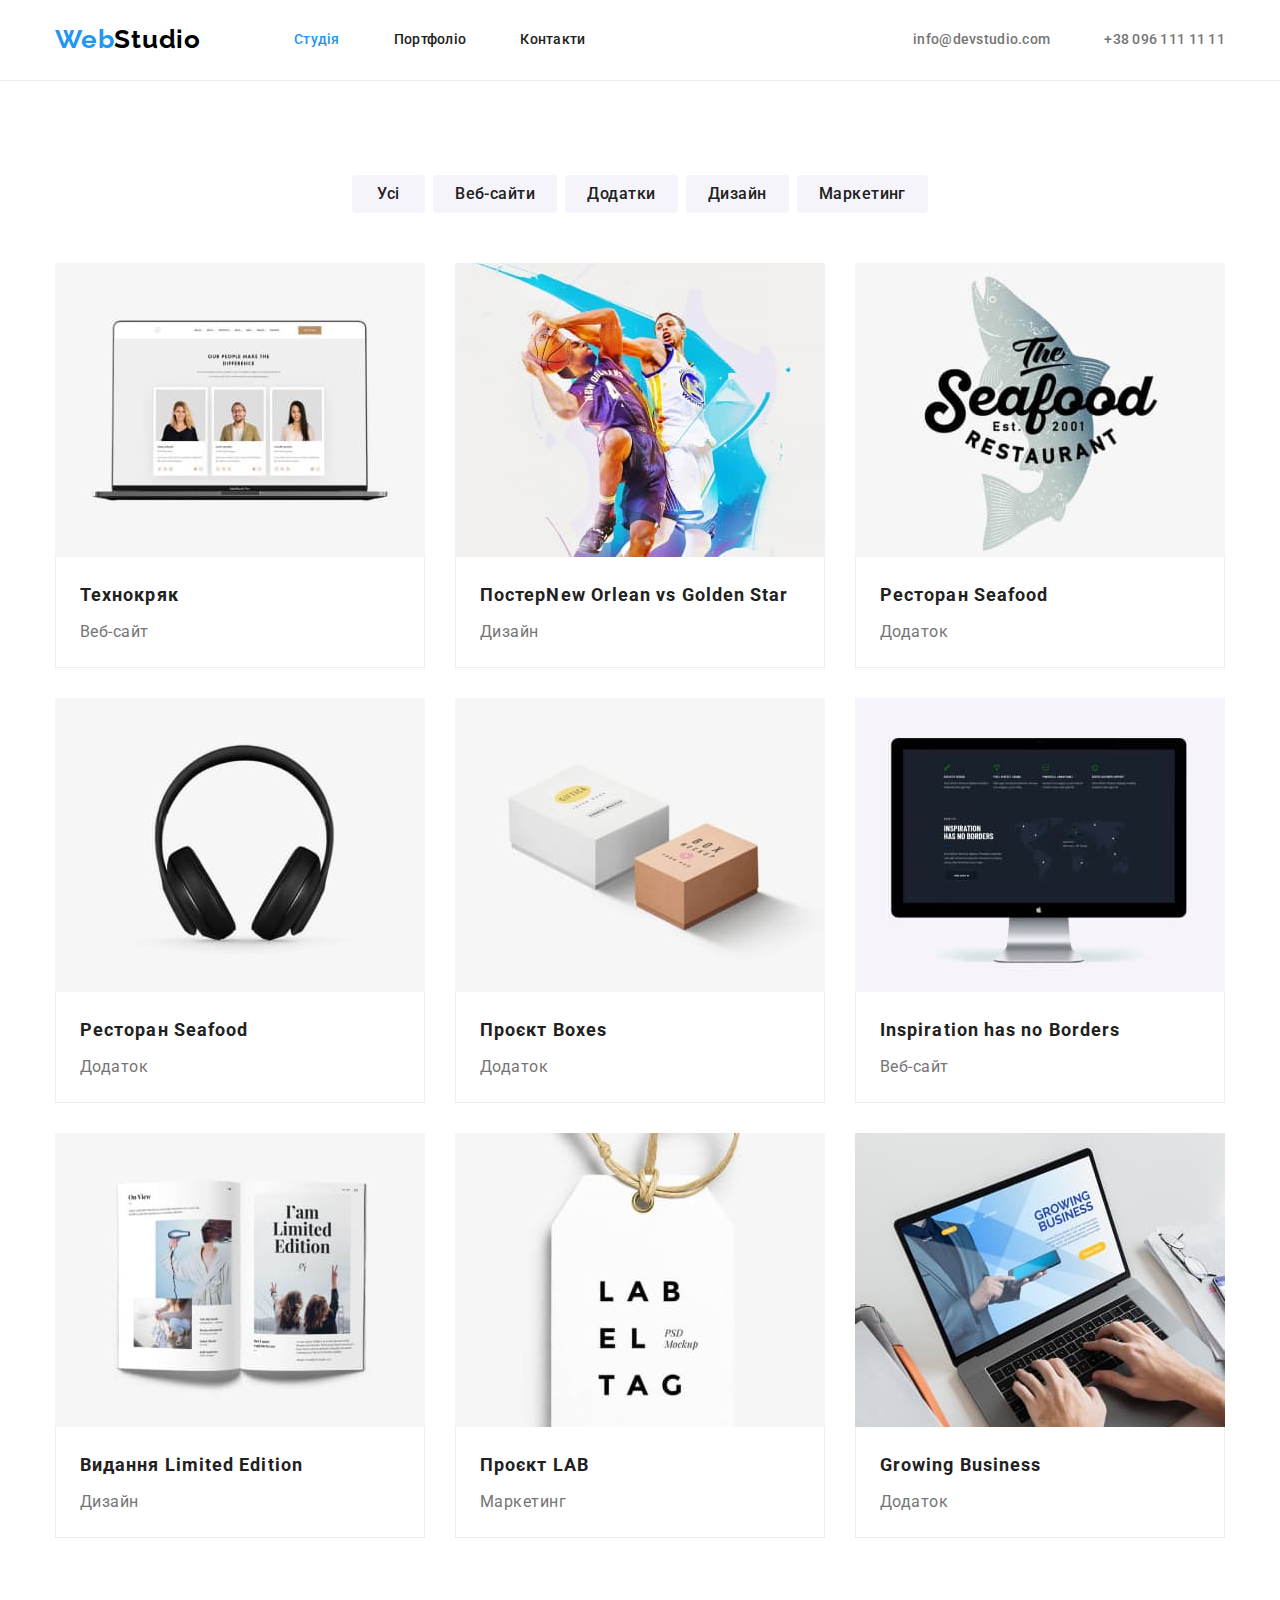
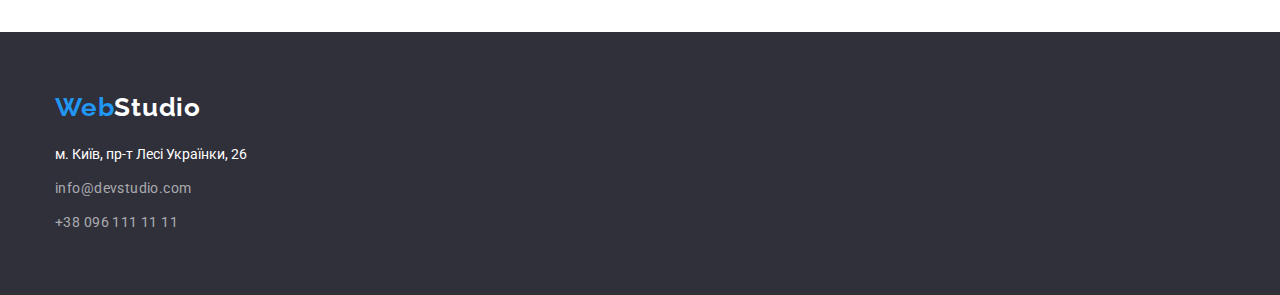
==== commit 5633a4bc: "Виправив помилки (2) в дз № 2" ====
--- a/portfolio.html
+++ b/portfolio.html
@@ -18,7 +18,7 @@
     <link rel="stylesheet" href="./css/styles.css" />
   </head>
   <body>
-    <header>
+    <header class="header">
       <!--Navigation -->
       <div class="container header-container">
         <nav class="navigation-bar">
@@ -48,11 +48,11 @@
             >
           </li>
         </ul>
-      </div>
+      
     </header>
     <main>
       <section class="section projects-examples">
-        <div class="container">
+        
           <h1 class="portfolio-main-header">Нащі проекти</h1>
           <ul class="list flexbox">
             <li class="item">
@@ -103,8 +103,8 @@
               />
               <div class="item-text">
                 <h2 class="item-header">
-                  <span class="long-text"
-                    >Постер New Orlean vs Golden Star</span
+                  Постер<span class="long-text" lang="en"
+                    >New Orlean vs Golden Star</span
                   >
                 </h2>
                 <p class="item-paragraph">Дизайн</p>
@@ -166,7 +166,7 @@
                 height="294"
               />
               <div class="item-text">
-                <h2>Видання Limited Edition</h2>
+                <h2 class="item-header">Видання Limited Edition</h2>
                 <p class="item-paragraph">Дизайн</p>
               </div>
             </li>
--- a/css/styles.css
+++ b/css/styles.css
@@ -184,14 +184,16 @@
 .button-primary{
     border: 0px;
     color: var(--main-txt-cl);
+    background-color: var(--color-button);
     border-radius: 4px;
 
     font-weight: 500;
     font-size: 16px;
     line-height: 1.62;
     letter-spacing: 0.03em;
-    width: 112px;
-    height: 38px;
+    min-width: 73px;
+    min-height: 38px;
+    padding: 6px 22px;
 }
 
 .button-primary:hover,
@@ -421,7 +423,7 @@
 /* examples */
 
 .projects-examples .item-header{
-
+    margin-bottom: 4px;
 
     font-size: 18px;
     line-height: 2;
@@ -441,7 +443,6 @@
     display:flex ;
     flex-wrap: wrap;
     gap: 30px;  
-    margin-bottom: 94px;
 }
 
 .flex-box-examples .item{
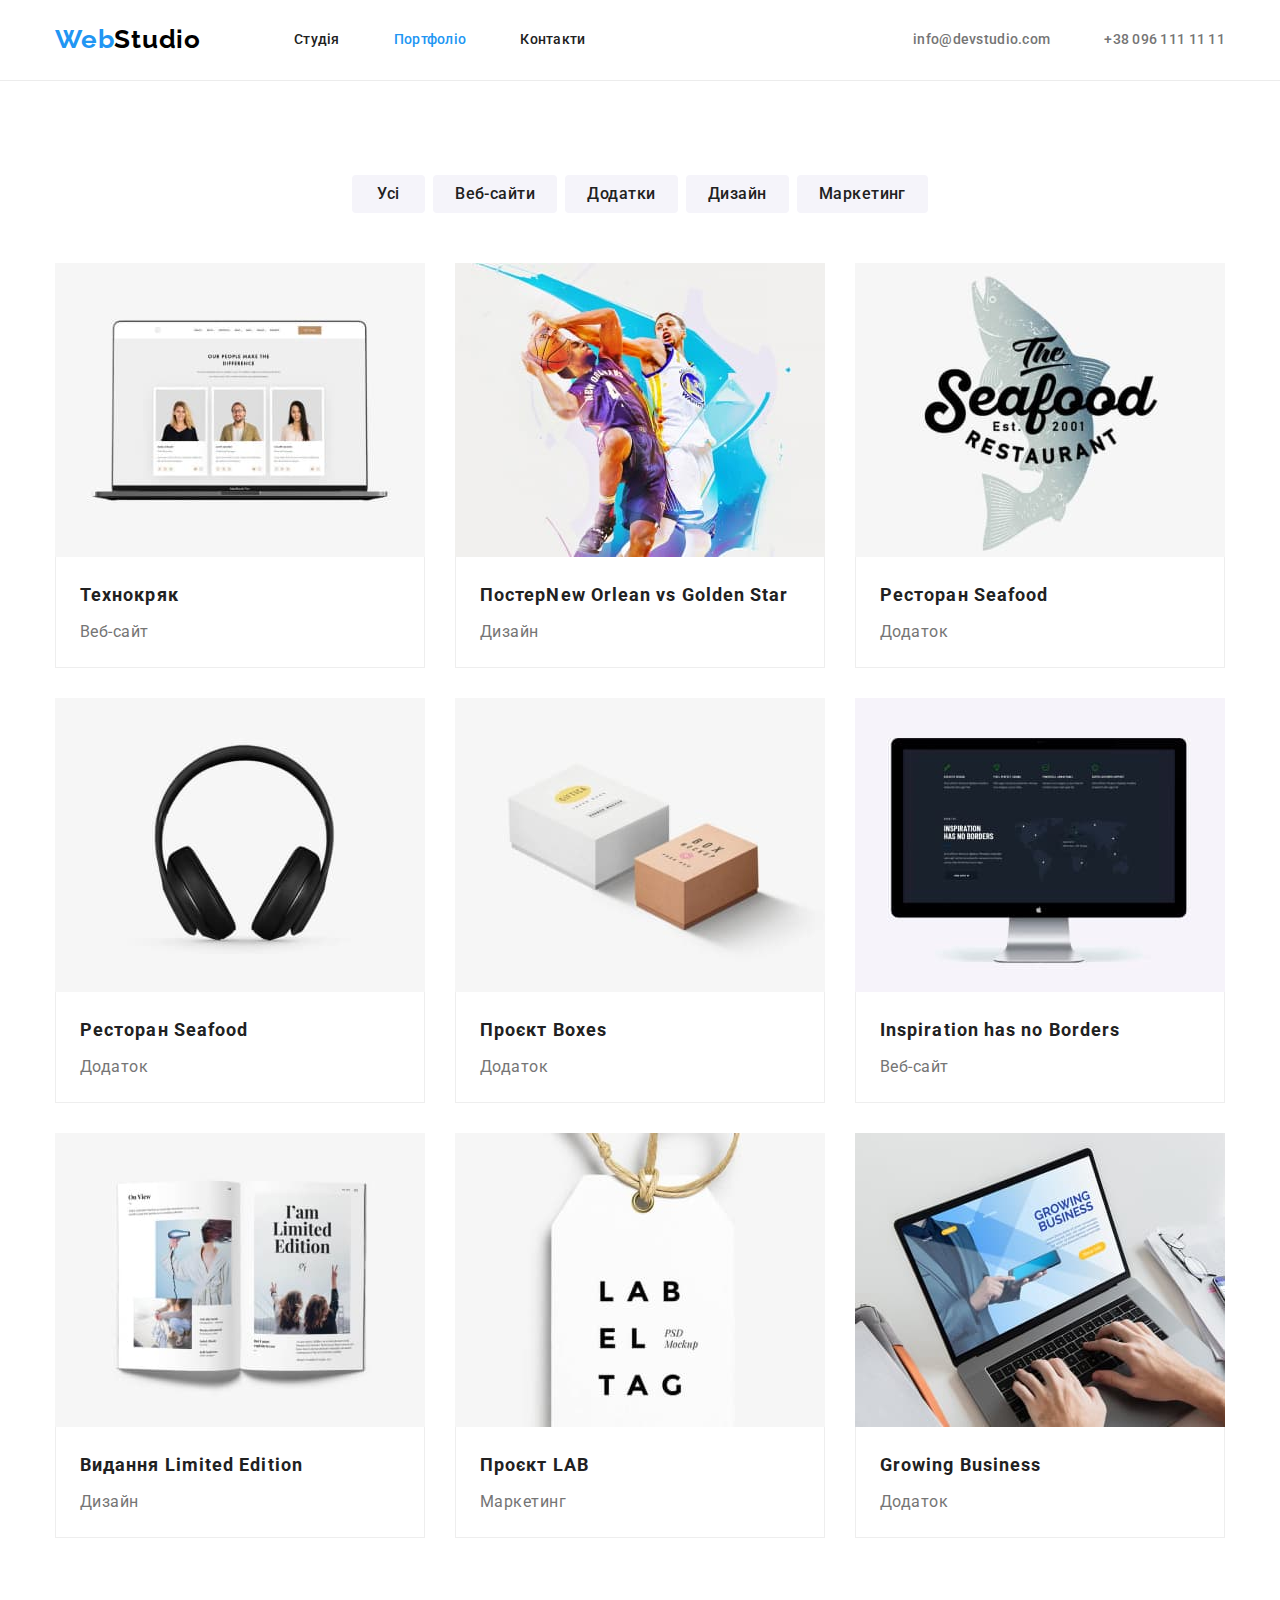
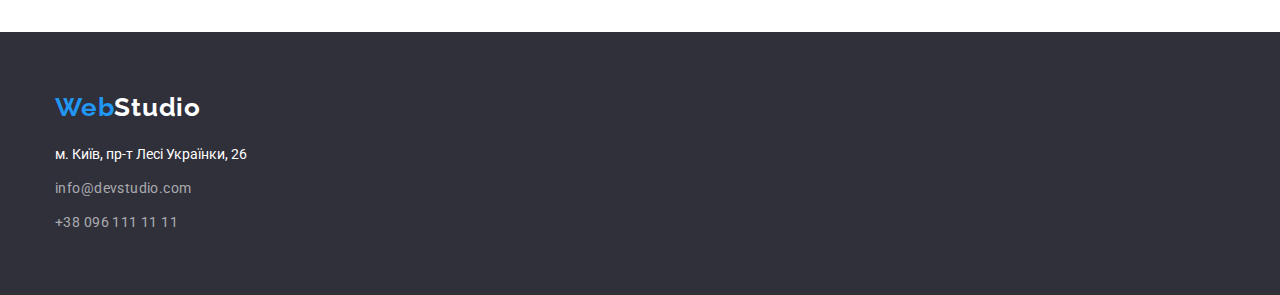
==== commit 5d340161: "Виправив остаточно" ====
--- a/portfolio.html
+++ b/portfolio.html
@@ -27,10 +27,10 @@
           >
           <ul class="nav-bar list">
             <li class="item">
-              <a class="nav-link active" href="./index.html">Студія</a>
-            </li>
-            <li class="item">
-              <a class="nav-link" href="./portfolio.html">Портфоліо</a>
+              <a class="nav-link" href="./index.html">Студія</a>
+            </li>
+            <li class="item">
+              <a class="nav-link active" href="./portfolio.html">Портфоліо</a>
             </li>
             <li class="item"><a class="nav-link" href="#">Контакти</a></li>
           </ul>
--- a/css/styles.css
+++ b/css/styles.css
@@ -331,9 +331,6 @@
 .team-wrap{
     padding: 30px 0;
 }
-.our-team img{
-    margin-bottom: 30px;
-}
 
 .our-team .sections-headers{
     margin-bottom: 50px;
